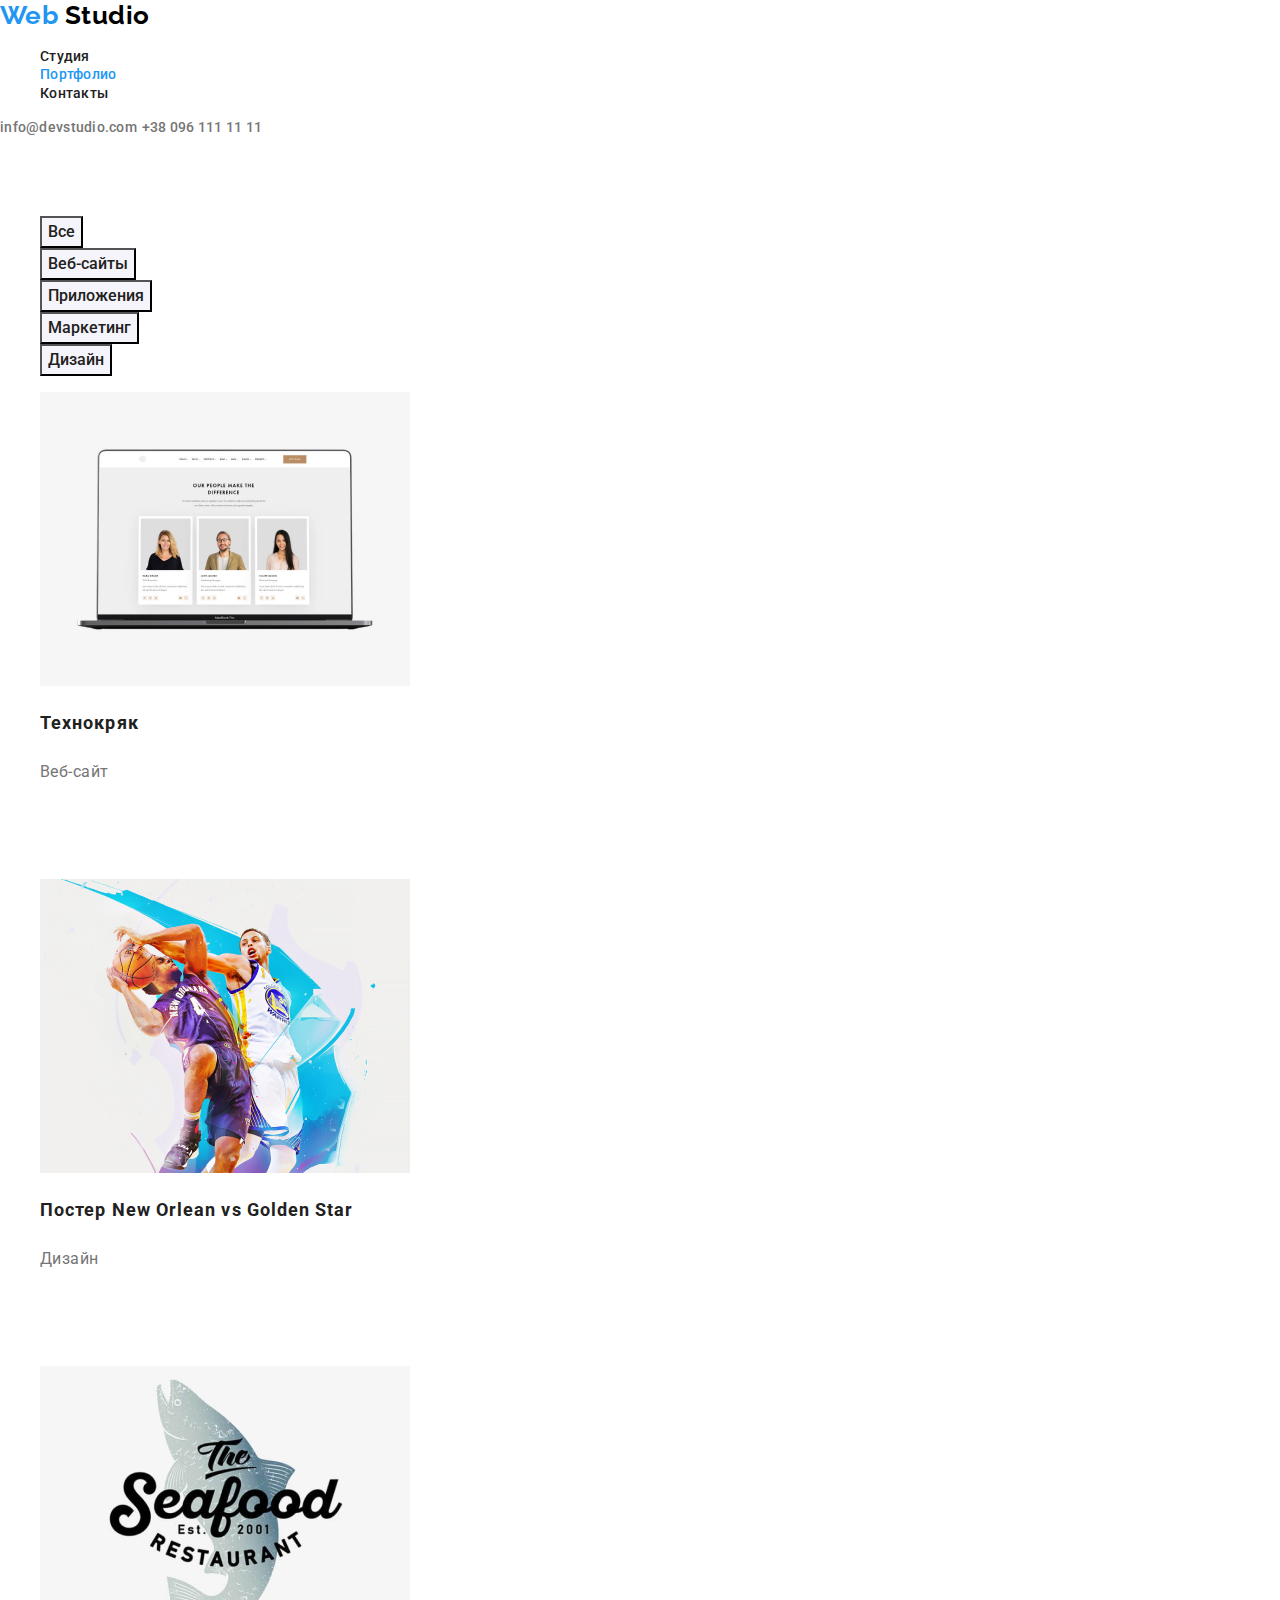
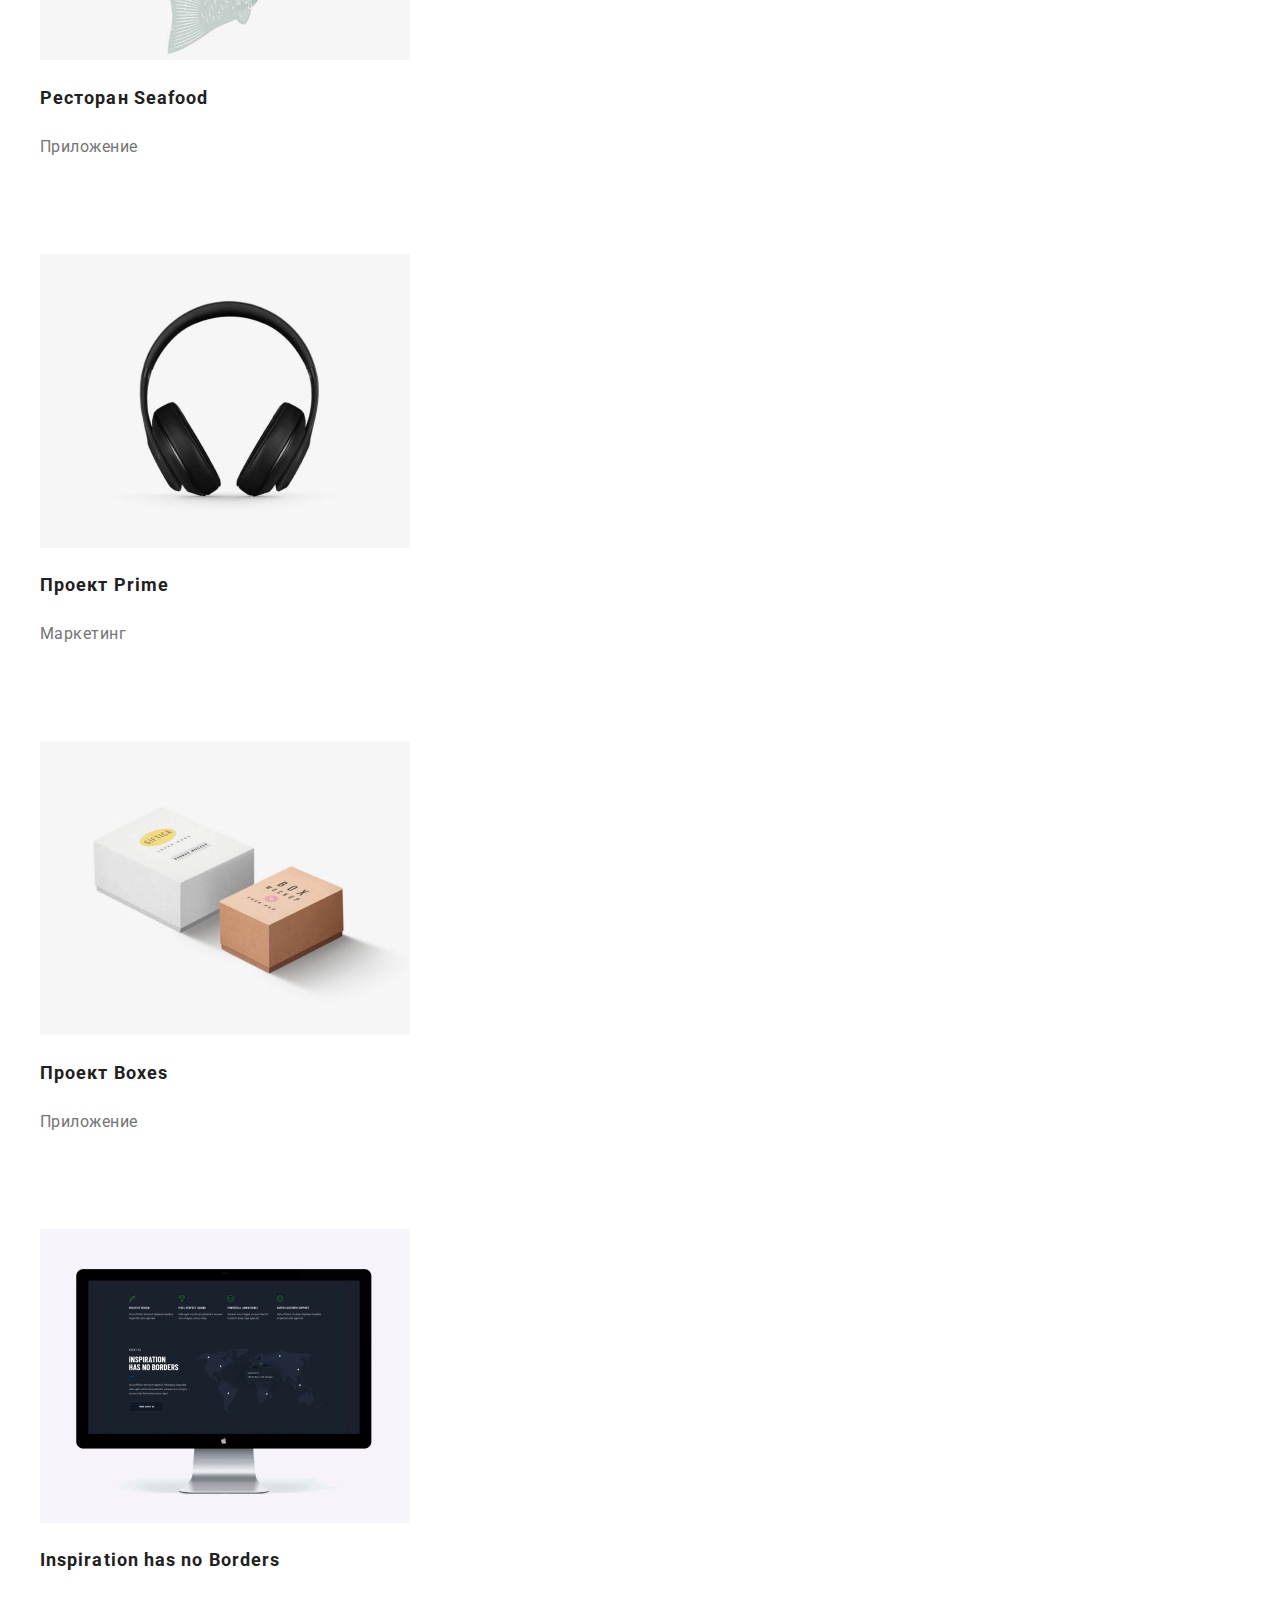
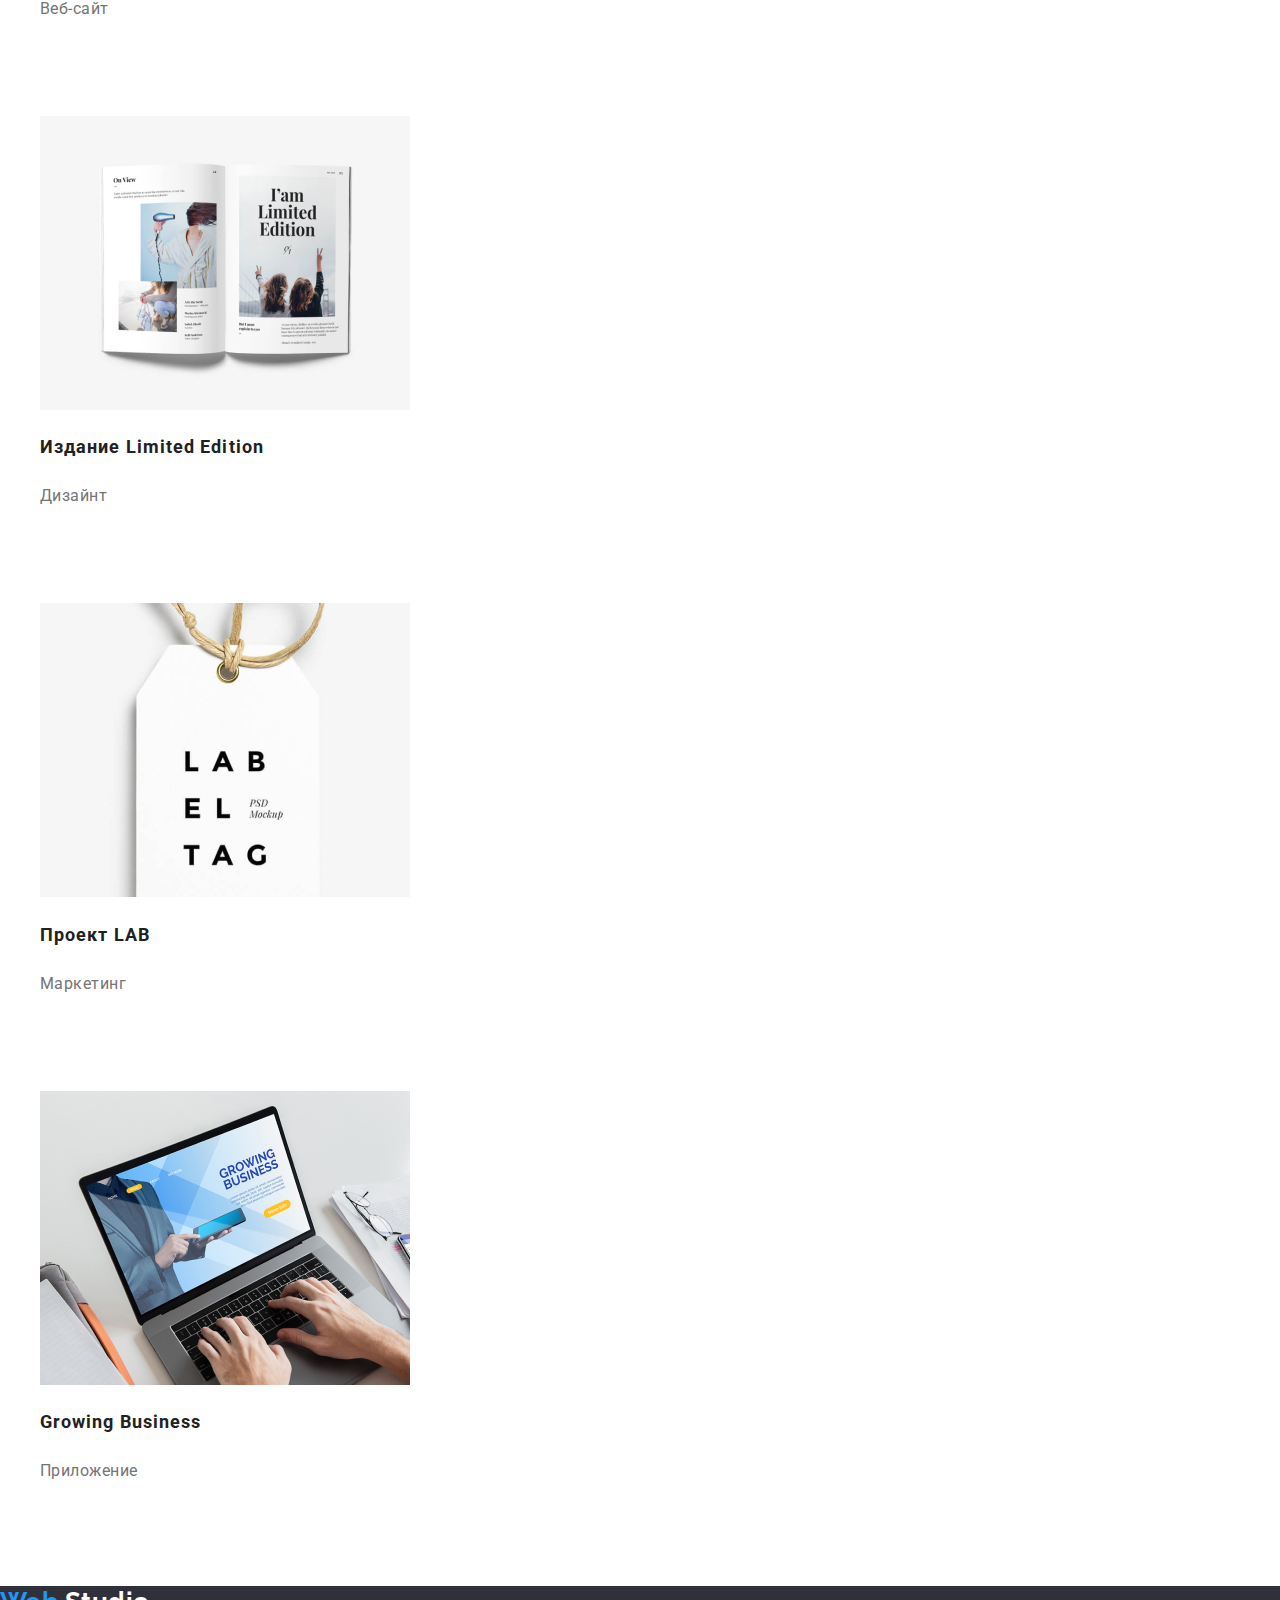
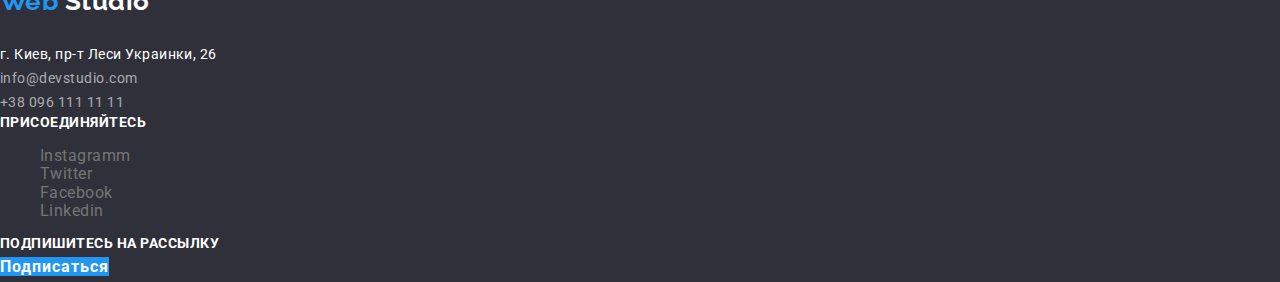
==== portfolio.html @ b268329c "Добавляет файлы второго ДЗ" ====
<!DOCTYPE html>
<html lang="ru">
  <head>
    <meta charset="UTF-8" />
    <meta name="viewport" content="width=device-width, initial-scale=1.0" />
    <title>Web Studio</title>
    <link
      href="https://fonts.googleapis.com/css2?family=Raleway:wght@700&family=Roboto:wght@400;500;700;900&display=swap"
      rel="stylesheet"
    />
    <link rel="stylesheet" href="./css/normalize.css" />
    <link rel="stylesheet" href="./css/main.css" />
  </head>

  <body>
    <!-- Header -->
    <header>
      <nav>
        <a href="./index.html" class="logo">
          <span class="logo-blue">Web</span> Studio
        </a>

        <!-- Navigation -->
        <ul class="site-nav list">
          <li><a href="./index.html" class="link">Студия</a></li>
          <li><a href="./portfolio.html" class="link current">Портфолио</a></li>
          <li><a href="/" class="link">Контакты</a></li>
        </ul>
      </nav>
      <a href="mailto:info@devstudio.com" class="contact-nav"
        >info@devstudio.com</a
      >
      <a href="tel:+380961111111" class="contact-nav">+38 096 111 11 11</a>
    </header>

    <!-- Projects -->
    <main>
      <section class="projects">
        <h1 class="ghost">Наши проекты</h1>
        <ul class="filter">
          <li><button type="button" class="press">Все</button></li>
          <li>
            <button type="button" class="press">Веб-сайты</button>
          </li>
          <li>
            <button type="button" class="press">Приложения</button>
          </li>
          <li>
            <button type="button" class="press">Маркетинг</button>
          </li>
          <li>
            <button type="button" class="press">Дизайн</button>
          </li>
        </ul>
        <ul class="projects-list">
          <li>
            <a href=""
              ><img
                src="./images/website.jpg"
                alt="Изображение старницы веб-сайта"
                width="370"
              />
              <h2 class="projects-title">Технокряк</h2>
              <p class="projects-text">Веб-сайт</p>
              <p class="projects-slogan">
                Технокряк это современная площадка распространения коронавируса.
                Компании используют эту платформу для цифрового шпионажа и атак
                на защищённые сервера конкурентов.
              </p>
            </a>
          </li>

          <li>
            <a href=""
              ><img
                src="./images/basketball.jpg"
                alt="Изображение баскетболистов"
                width="370"
              />
              <h2 class="projects-title">Постер New Orlean vs Golden Star</h2>
              <p class="projects-text">Дизайн</p>
              <p class="projects-slogan">
                Технокряк это современная площадка распространения коронавируса.
                Компании используют эту платформу для цифрового шпионажа и атак
                на защищённые сервера конкурентов.
              </p>
            </a>
          </li>

          <li>
            <a href=""
              ><img
                src="./images/seafood.jpg"
                alt="Логотип ресторана"
                width="370"
              />
              <h2 class="projects-title">Ресторан Seafood</h2>
              <p class="projects-text">Приложение</p>
              <p class="projects-slogan">
                Технокряк это современная площадка распространения коронавируса.
                Компании используют эту платформу для цифрового шпионажа и атак
                на защищённые сервера конкурентов.
              </p>
            </a>
          </li>

          <li>
            <a href=""
              ><img
                src="./images/prime.jpg"
                alt="Изображение наушников"
                width="370"
              />
              <h2 class="projects-title">Проект Prime</h2>
              <p class="projects-text">Маркетинг</p>
              <p class="projects-slogan">
                Технокряк это современная площадка распространения коронавируса.
                Компании используют эту платформу для цифрового шпионажа и атак
                на защищённые сервера конкурентов.
              </p>
            </a>
          </li>

          <li>
            <a href=""
              ><img
                src="./images/boxes.jpg"
                alt="Изображение двух коробок"
                width="370"
              />
              <h2 class="projects-title">Проект Boxes</h2>
              <p class="projects-text">Приложение</p>
              <p class="projects-slogan">
                Технокряк это современная площадка распространения коронавируса.
                Компании используют эту платформу для цифрового шпионажа и атак
                на защищённые сервера конкурентов.
              </p>
            </a>
          </li>

          <li>
            <a href=""
              ><img
                src="./images/website2.jpg"
                alt="Изображение старницы веб-сайта"
                width="370"
              />
              <h2 class="projects-title">Inspiration has no Borders</h2>
              <p class="projects-text">Веб-сайт</p>
              <p class="projects-slogan">
                Технокряк это современная площадка распространения коронавируса.
                Компании используют эту платформу для цифрового шпионажа и атак
                на защищённые сервера конкурентов.
              </p>
            </a>
          </li>

          <li>
            <a href=""
              ><img
                src="./images/book.jpg"
                alt="Изображение развернутой книги"
                width="370"
              />
              <h2 class="projects-title">Издание Limited Edition</h2>
              <p class="projects-text">Дизайнт</p>
              <p class="projects-slogan">
                Технокряк это современная площадка распространения коронавируса.
                Компании используют эту платформу для цифрового шпионажа и атак
                на защищённые сервера конкурентов.
              </p>
            </a>
          </li>

          <li>
            <a href=""
              ><img
                src="./images/lab.jpg"
                alt="Изображение макета логотипа"
                width="370"
              />
              <h2 class="projects-title">Проект LAB</h2>
              <p class="projects-text">Маркетинг</p>
              <p class="projects-slogan">
                Технокряк это современная площадка распространения коронавируса.
                Компании используют эту платформу для цифрового шпионажа и атак
                на защищённые сервера конкурентов.
              </p>
            </a>
          </li>

          <li>
            <a href=""
              ><img
                src="./images/business.jpg"
                alt="Изображение страницы веб-сайта"
                width="370"
              />
              <h2 class="projects-title">Growing Business</h2>
              <p class="projects-text">Приложение</p>
              <p class="projects-slogan">
                Технокряк это современная площадка распространения коронавируса.
                Компании используют эту платформу для цифрового шпионажа и атак
                на защищённые сервера конкурентов.
              </p>
            </a>
          </li>
        </ul>
      </section>
    </main>

    <!-- Footer -->
    <footer>
      <p class="logo">
        <span class="logo-blue">Web</span>
        <span class="logo-white">Studio</span>
      </p>
      <div class="address">
        <span class="adress-title">г. Киев, пр-т Леси Украинки, 26</span><br />
        <a href="mailto:info@devstudio.com" class="contact"
          >info@devstudio.com</a
        >
        <br />
        <a href="tel:+380961111111" class="contact">+38 096 111 11 11</a>
      </div>

      <div class="text-footer">Присоединяйтесь</div>
      <ul>
        <li>
          <a href="/" class="social-link" aria-label="Ссылка на Инстаграмм"
            >Instagramm</a
          >
        </li>
        <li>
          <a href="/" class="social-link" aria-label="Ссылка на Твиттер"
            >Twitter</a
          >
        </li>
        <li>
          <a href="/" class="social-link" aria-label="Ссылка на Фейсбук"
            >Facebook</a
          >
        </li>
        <li>
          <a href="/" class="social-link" aria-label="Ссылка на Линкедин"
            >Linkedin</a
          >
        </li>
      </ul>

      <div class="text-footer">Подпишитесь на рассылку</div>
      <a href="/" class="button-footer">Подписаться</a>
    </footer>
  </body>
</html>
---- css/main.css ----
:root {
  --primary-text-color: #212121;
  --title-text-color: #757575;
  --title-white-color: #ffffff;
  --accent: #2196f3;
  --footer-text-color: rgba(255, 255, 255, 0.6);
  --secondary-bg-color: #f5f4fa;
  --footer-bg-color: #2f303a;
}

ul {
  list-style: none;
}

body {
  background-color: var(--title-white-color);
  color: var(--primary-text-color);
  font-family: Roboto, sans-serif;
  letter-spacing: 0.03em;
}

a {
  text-decoration: none;
}

.ghost {
  visibility: hidden;
}

/* logo */
.logo {
  color: #000000;
  font-family: Raleway, sans-serif;
  font-weight: 700;
  font-size: 26px;
  line-height: 1.19;
}

.logo-blue {
  color: var(--accent);
}
.logo-white {
  color: var(--title-white-color);
}

/* Site nav */
.site-nav .link {
  color: var(--primary-text-color);
  font-weight: 500;
  font-size: 14px;
  line-height: 1.14;
  letter-spacing: 0.02em;
}

.site-nav .link:hover,
.site-nav .link:focus {
  color: var(--accent);
}
.site-nav .link.current {
  color: var(--accent);
}

.contact-nav {
  color: var(--title-text-color);
  font-weight: 500;
  font-size: 14px;
  line-height: 1.14;
  letter-spacing: 0.02em;
}

.contact-nav:hover,
.contact-nav:focus {
  color: var(--accent);
}

/* Hero */
.hero {
  background-color: var(--title-text-color);
}
.hero-title {
  color: var(--title-white-color);
  font-weight: 900;
  font-size: 44px;
  line-height: 1.36;
  text-align: center;
  letter-spacing: 0.06em;
  text-transform: uppercase;
}
.button-hero {
  background-color: var(--accent);
  color: var(--title-white-color);
  font-weight: 700;
  font-size: 16px;
  line-height: 1.87;
  letter-spacing: 0.06em;
}
/* Functions */
.functions-list {
  color: var(--primary-text-color);
  font-weight: 700;
  font-size: 14px;
  line-height: 1.14;
  text-transform: uppercase;
}
.functions-text {
  color: var(--title-text-color);
  font-size: 14px;
  line-height: 1.71;
}

/* Work */
.work {
  background-color: var(--title-text-color);
}
.work-title {
  color: var(--primary-text-color);
  font-weight: 700;
  font-size: 36px;
  line-height: 1.17;
  text-align: center;
}
.work-list-white {
  color: var(--title-white-color);
  font-weight: 700;
  font-size: 14px;
  line-height: 1.14;
  text-transform: uppercase;
}

/* Team */
.team {
  background-color: var(--secondary-bg-color);
}
.team-title {
  color: var(--primary-text-color);
  font-weight: 700;
  font-size: 36px;
  line-height: 1.17;
  text-align: center;
}
.team-list {
  color: var(--primary-text-color);
  font-weight: 500;
  font-size: 16px;
  line-height: 1.19;
}
.team-text {
  color: var(--title-text-color);
  font-size: 16px;
  line-height: 1.19;
}
.social-link {
  color: var(--title-text-color);
}
.social-link:hover,
.social-link:focus {
  color: var(--accent);
}
/* Clients */
.clients-title {
  color: var(--primary-text-color);
  font-weight: 700;
  font-size: 36px;
  line-height: 1.17;
  text-align: center;
}

/* Footer */
footer {
  background-color: var(--footer-bg-color);
}
.adress-title {
  color: var(--title-white-color);
  font-size: 14px;
  line-height: 1.71;
}
.contact {
  color: var(--footer-text-color);
  font-size: 14px;
  line-height: 1.71;
}
.text-footer {
  color: var(--title-white-color);
  font-weight: 700;
  font-size: 14px;
  line-height: 1.14;
  text-transform: uppercase;
}
.button-footer {
  background-color: var(--accent);
  color: var(--title-white-color);
  font-weight: 700;
  font-size: 16px;
  line-height: 1.87;
  letter-spacing: 0.06em;
}

/* Portfolio styles */
/* Radio buttons */
button {
  font-family: inherit;
  font-weight: 500;
  font-size: 16px;
  line-height: 1.62;
  text-align: center;
}
.filter .press {
  color: var(--primary-text-color);
  background-color: var(--secondary-bg-color);
}
.filter .press:hover,
.filter .press:focus {
  color: var(--title-white-color);
  background-color: var(--accent);
}
/* Projects */
.projects-title {
  color: var(--primary-text-color);
  font-weight: 700;
  font-size: 18px;
  line-height: 2;
  letter-spacing: 0.06em;
}
.projects-text {
  color: var(--title-text-color);
  font-size: 16px;
  line-height: 1.87;
}
.projects-slogan {
  color: var(--title-white-color);
  font-size: 18px;
  line-height: 1.56;
}
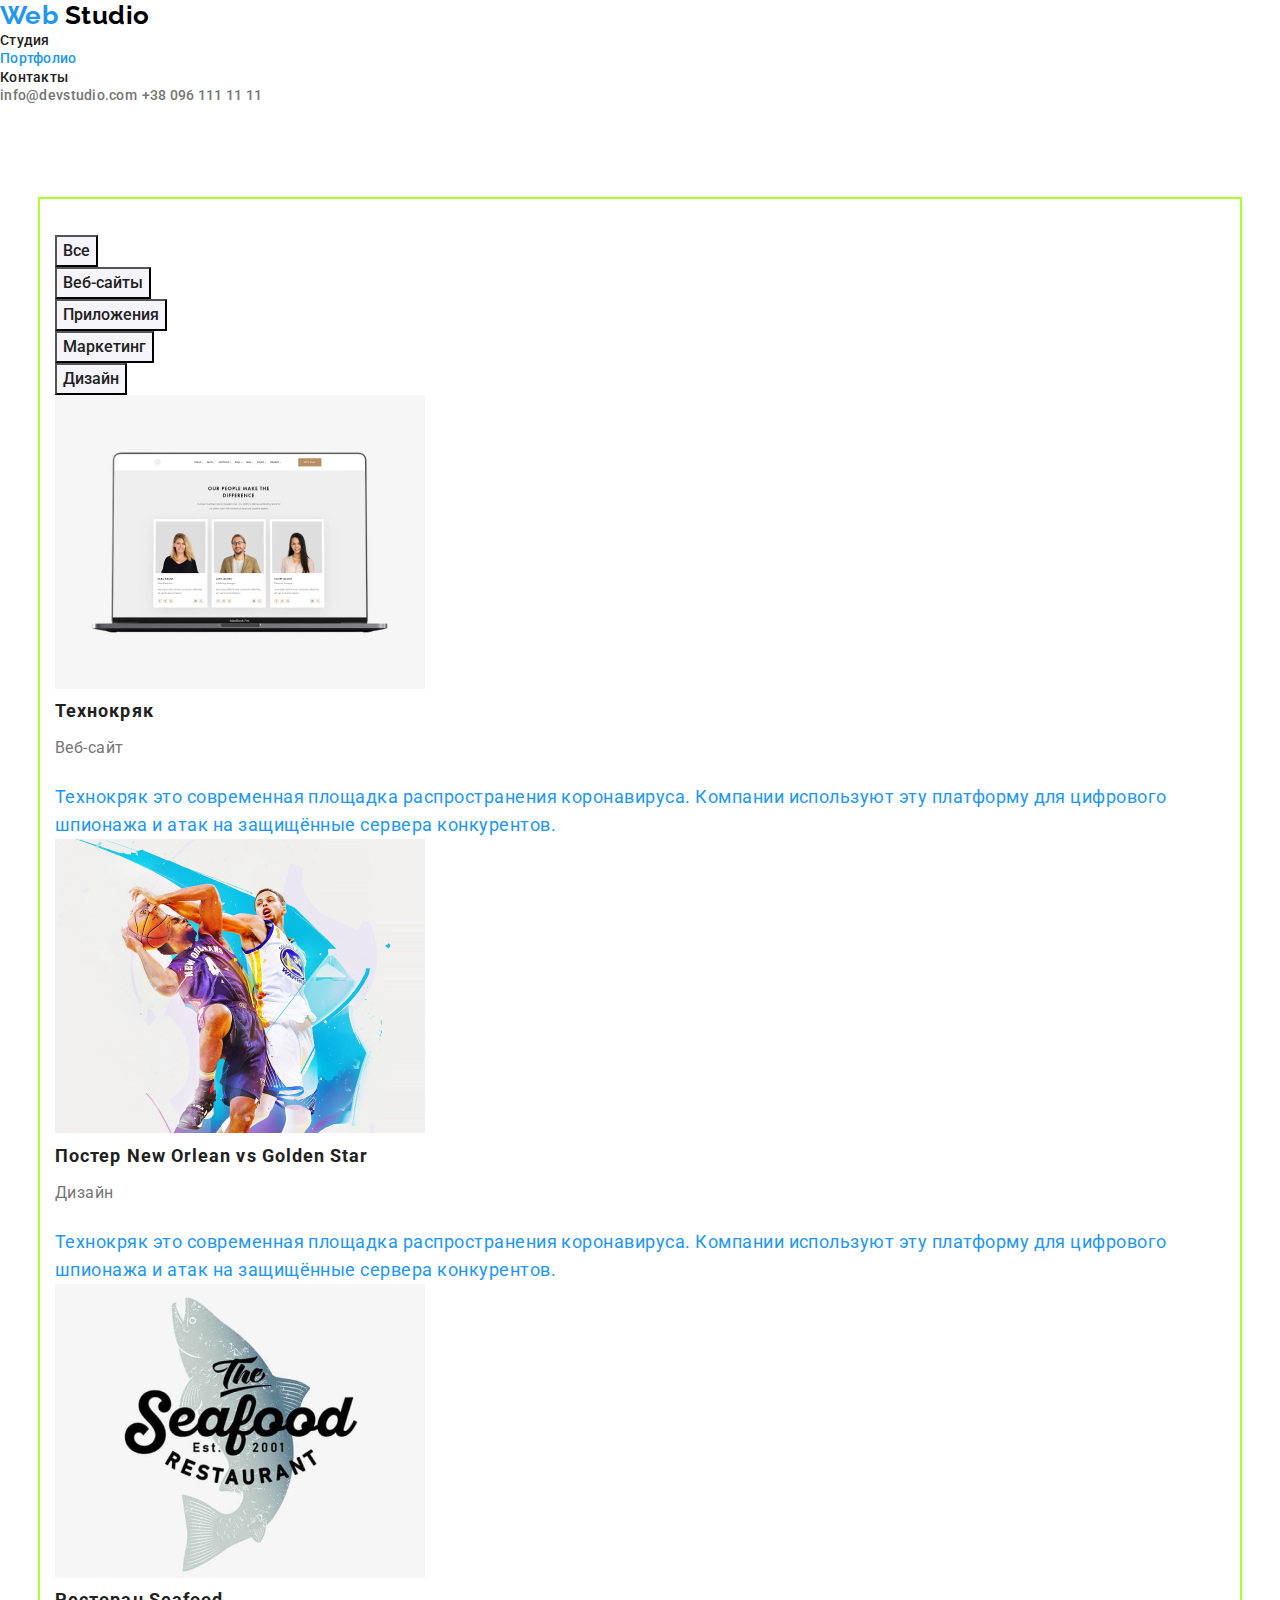
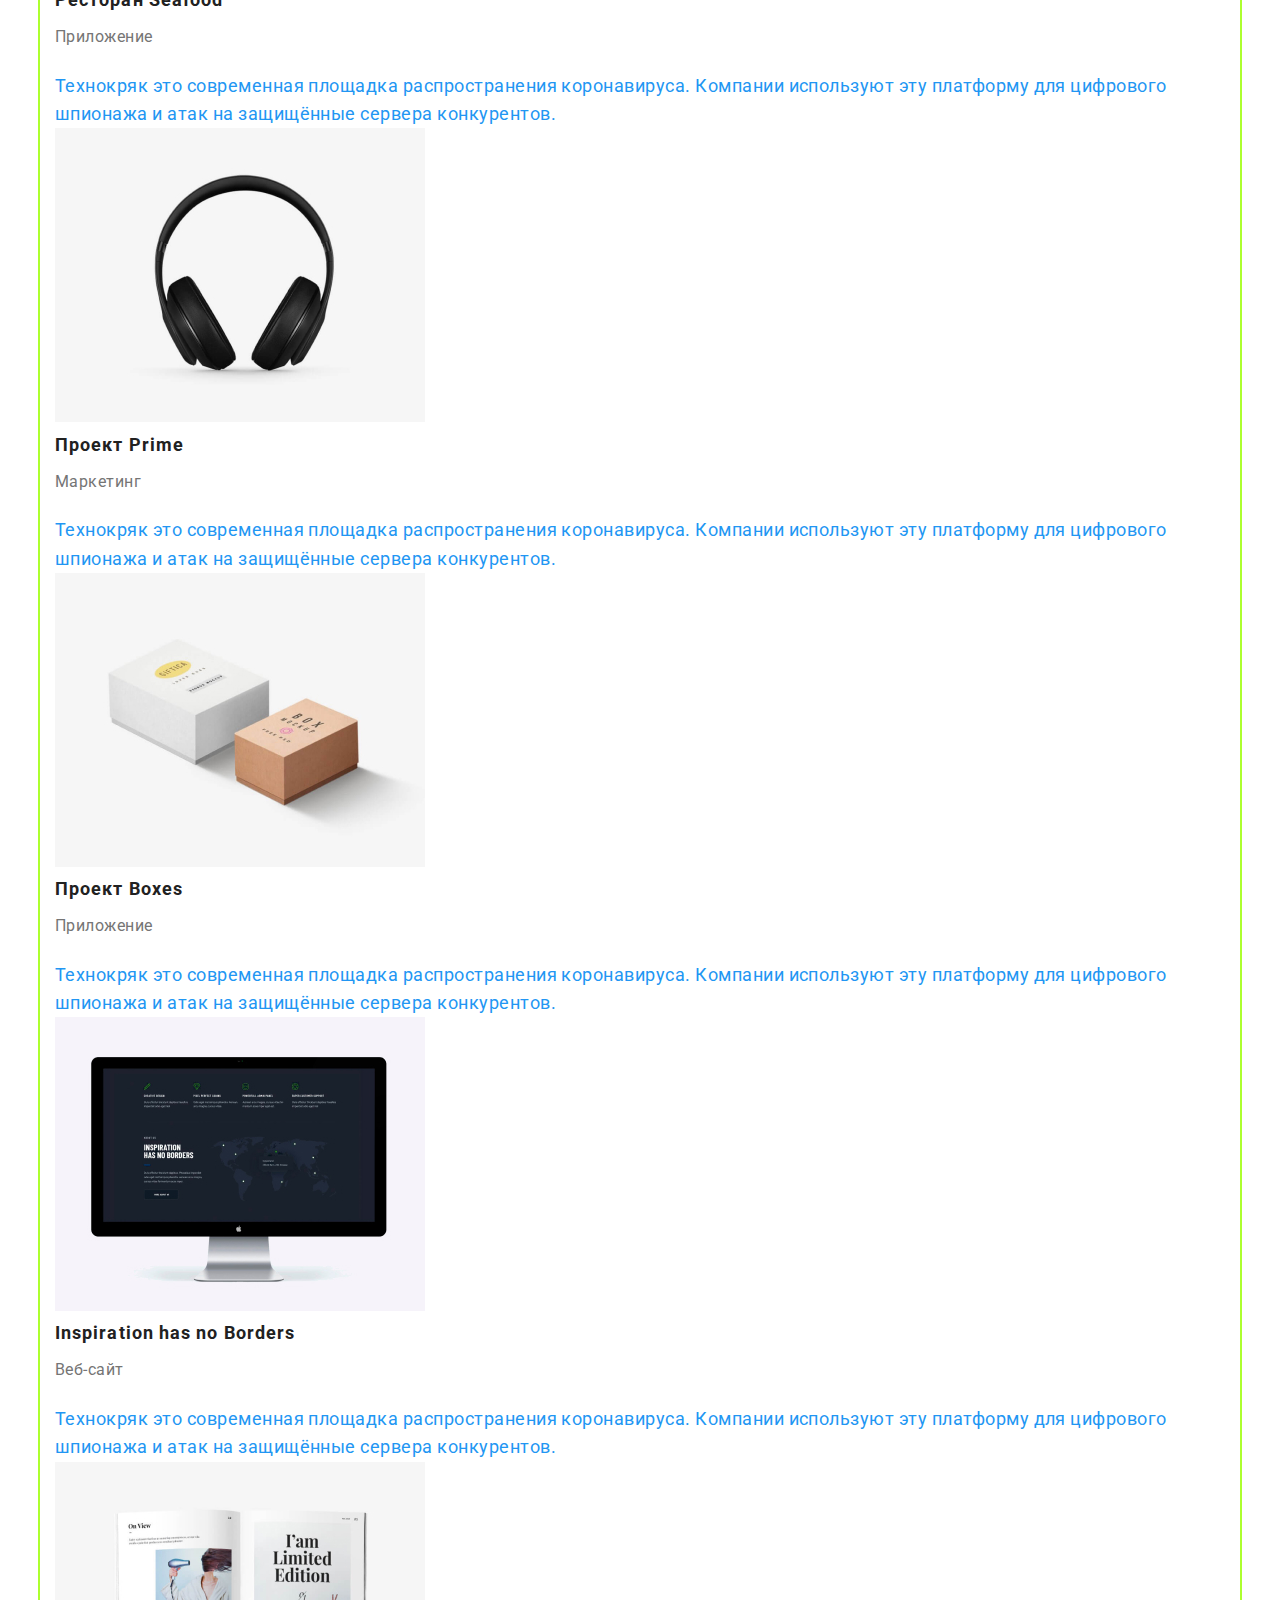
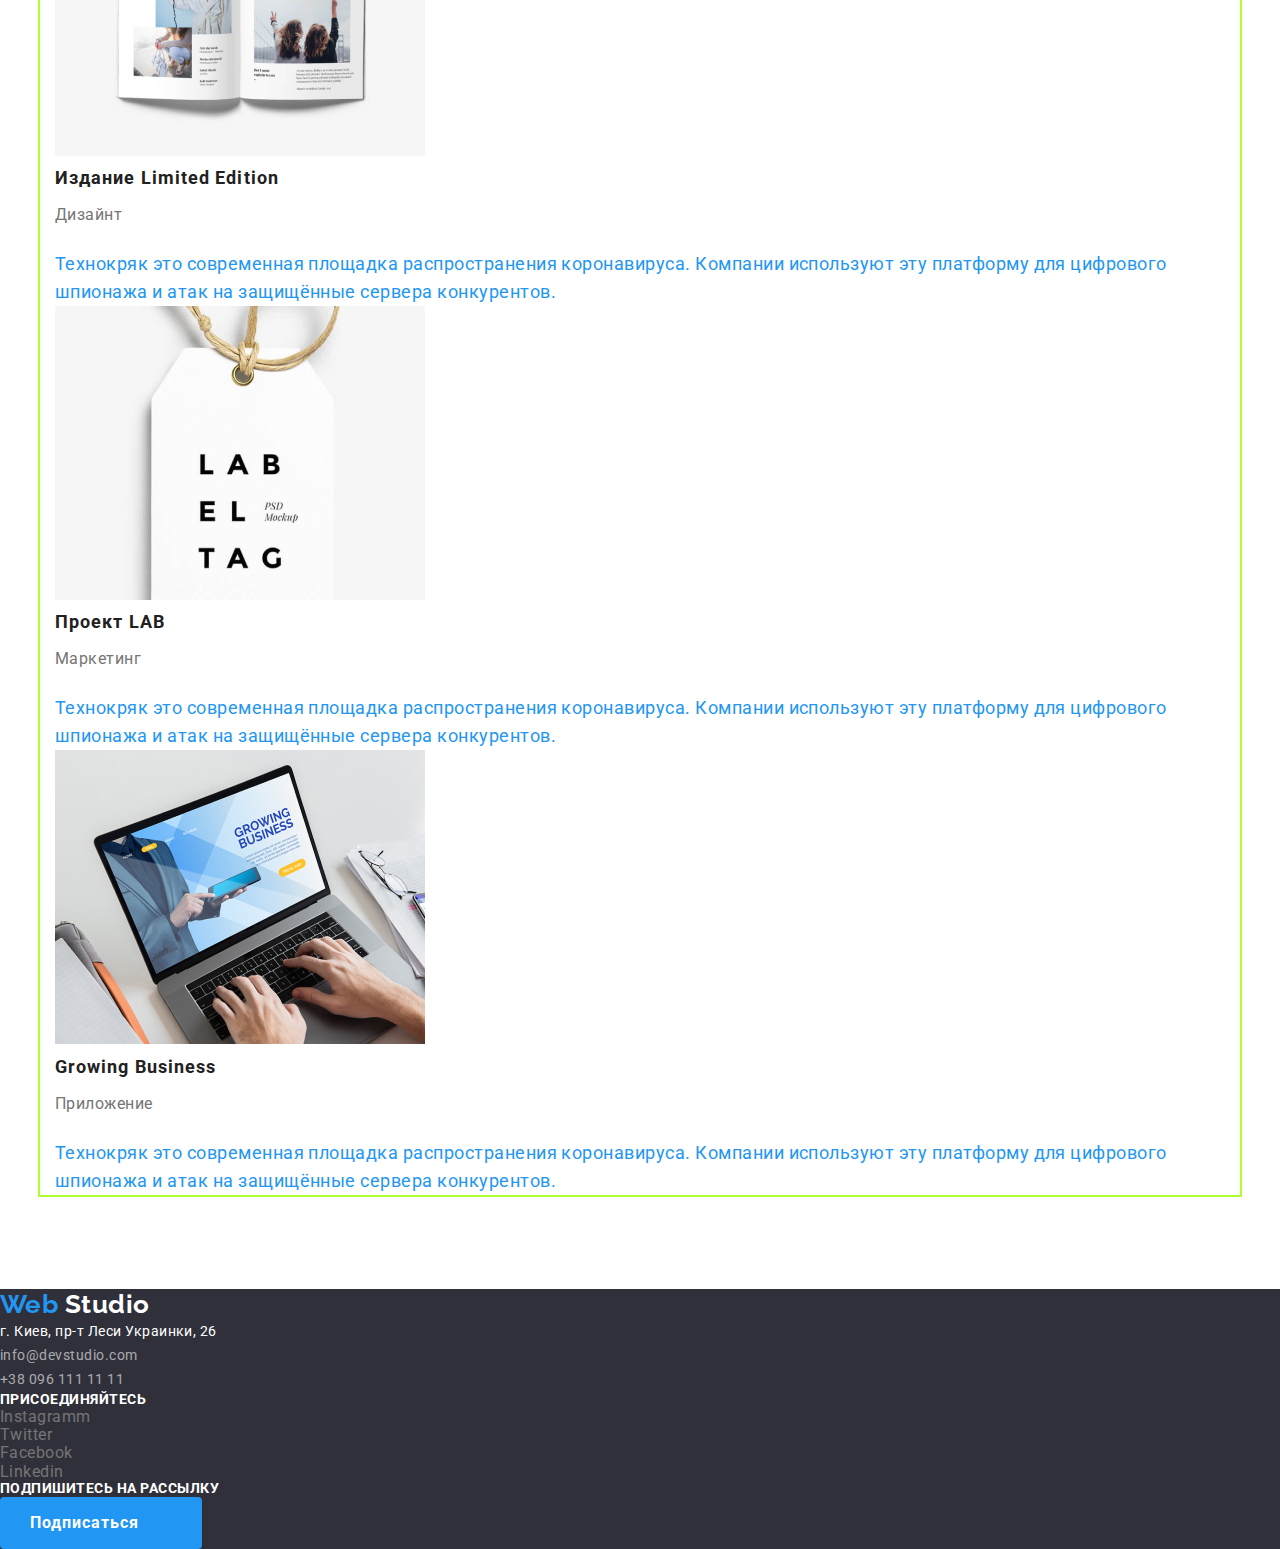
==== commit 8a2fd78b: "Добавляет позиционирование текста" ====
--- a/portfolio.html
+++ b/portfolio.html
@@ -13,6 +13,8 @@
   </head>
 
   <body>
+    <!-- <div class="container"> -->
+
     <!-- Header -->
     <header>
       <nav>
@@ -36,176 +38,178 @@
     <!-- Projects -->
     <main>
       <section class="projects">
-        <h1 class="ghost">Наши проекты</h1>
-        <ul class="filter">
-          <li><button type="button" class="press">Все</button></li>
-          <li>
-            <button type="button" class="press">Веб-сайты</button>
-          </li>
-          <li>
-            <button type="button" class="press">Приложения</button>
-          </li>
-          <li>
-            <button type="button" class="press">Маркетинг</button>
-          </li>
-          <li>
-            <button type="button" class="press">Дизайн</button>
-          </li>
-        </ul>
-        <ul class="projects-list">
-          <li>
-            <a href=""
-              ><img
-                src="./images/website.jpg"
-                alt="Изображение старницы веб-сайта"
-                width="370"
-              />
-              <h2 class="projects-title">Технокряк</h2>
-              <p class="projects-text">Веб-сайт</p>
-              <p class="projects-slogan">
-                Технокряк это современная площадка распространения коронавируса.
-                Компании используют эту платформу для цифрового шпионажа и атак
-                на защищённые сервера конкурентов.
-              </p>
-            </a>
-          </li>
-
-          <li>
-            <a href=""
-              ><img
-                src="./images/basketball.jpg"
-                alt="Изображение баскетболистов"
-                width="370"
-              />
-              <h2 class="projects-title">Постер New Orlean vs Golden Star</h2>
-              <p class="projects-text">Дизайн</p>
-              <p class="projects-slogan">
-                Технокряк это современная площадка распространения коронавируса.
-                Компании используют эту платформу для цифрового шпионажа и атак
-                на защищённые сервера конкурентов.
-              </p>
-            </a>
-          </li>
-
-          <li>
-            <a href=""
-              ><img
-                src="./images/seafood.jpg"
-                alt="Логотип ресторана"
-                width="370"
-              />
-              <h2 class="projects-title">Ресторан Seafood</h2>
-              <p class="projects-text">Приложение</p>
-              <p class="projects-slogan">
-                Технокряк это современная площадка распространения коронавируса.
-                Компании используют эту платформу для цифрового шпионажа и атак
-                на защищённые сервера конкурентов.
-              </p>
-            </a>
-          </li>
-
-          <li>
-            <a href=""
-              ><img
-                src="./images/prime.jpg"
-                alt="Изображение наушников"
-                width="370"
-              />
-              <h2 class="projects-title">Проект Prime</h2>
-              <p class="projects-text">Маркетинг</p>
-              <p class="projects-slogan">
-                Технокряк это современная площадка распространения коронавируса.
-                Компании используют эту платформу для цифрового шпионажа и атак
-                на защищённые сервера конкурентов.
-              </p>
-            </a>
-          </li>
-
-          <li>
-            <a href=""
-              ><img
-                src="./images/boxes.jpg"
-                alt="Изображение двух коробок"
-                width="370"
-              />
-              <h2 class="projects-title">Проект Boxes</h2>
-              <p class="projects-text">Приложение</p>
-              <p class="projects-slogan">
-                Технокряк это современная площадка распространения коронавируса.
-                Компании используют эту платформу для цифрового шпионажа и атак
-                на защищённые сервера конкурентов.
-              </p>
-            </a>
-          </li>
-
-          <li>
-            <a href=""
-              ><img
-                src="./images/website2.jpg"
-                alt="Изображение старницы веб-сайта"
-                width="370"
-              />
-              <h2 class="projects-title">Inspiration has no Borders</h2>
-              <p class="projects-text">Веб-сайт</p>
-              <p class="projects-slogan">
-                Технокряк это современная площадка распространения коронавируса.
-                Компании используют эту платформу для цифрового шпионажа и атак
-                на защищённые сервера конкурентов.
-              </p>
-            </a>
-          </li>
-
-          <li>
-            <a href=""
-              ><img
-                src="./images/book.jpg"
-                alt="Изображение развернутой книги"
-                width="370"
-              />
-              <h2 class="projects-title">Издание Limited Edition</h2>
-              <p class="projects-text">Дизайнт</p>
-              <p class="projects-slogan">
-                Технокряк это современная площадка распространения коронавируса.
-                Компании используют эту платформу для цифрового шпионажа и атак
-                на защищённые сервера конкурентов.
-              </p>
-            </a>
-          </li>
-
-          <li>
-            <a href=""
-              ><img
-                src="./images/lab.jpg"
-                alt="Изображение макета логотипа"
-                width="370"
-              />
-              <h2 class="projects-title">Проект LAB</h2>
-              <p class="projects-text">Маркетинг</p>
-              <p class="projects-slogan">
-                Технокряк это современная площадка распространения коронавируса.
-                Компании используют эту платформу для цифрового шпионажа и атак
-                на защищённые сервера конкурентов.
-              </p>
-            </a>
-          </li>
-
-          <li>
-            <a href=""
-              ><img
-                src="./images/business.jpg"
-                alt="Изображение страницы веб-сайта"
-                width="370"
-              />
-              <h2 class="projects-title">Growing Business</h2>
-              <p class="projects-text">Приложение</p>
-              <p class="projects-slogan">
-                Технокряк это современная площадка распространения коронавируса.
-                Компании используют эту платформу для цифрового шпионажа и атак
-                на защищённые сервера конкурентов.
-              </p>
-            </a>
-          </li>
-        </ul>
+        <div class="container">
+          <h1 class="ghost">Наши проекты</h1>
+          <ul class="filter">
+            <li><button type="button" class="press">Все</button></li>
+            <li>
+              <button type="button" class="press">Веб-сайты</button>
+            </li>
+            <li>
+              <button type="button" class="press">Приложения</button>
+            </li>
+            <li>
+              <button type="button" class="press">Маркетинг</button>
+            </li>
+            <li>
+              <button type="button" class="press">Дизайн</button>
+            </li>
+          </ul>
+          <ul class="projects-list">
+            <li>
+              <a href=""
+                ><img
+                  src="./images/website.jpg"
+                  alt="Изображение старницы веб-сайта"
+                  width="370"
+                />
+                <h2 class="projects-title">Технокряк</h2>
+                <p class="projects-text">Веб-сайт</p>
+                <p class="projects-slogan">
+                  Технокряк это современная площадка распространения
+                  коронавируса. Компании используют эту платформу для цифрового
+                  шпионажа и атак на защищённые сервера конкурентов.
+                </p>
+              </a>
+            </li>
+
+            <li>
+              <a href=""
+                ><img
+                  src="./images/basketball.jpg"
+                  alt="Изображение баскетболистов"
+                  width="370"
+                />
+                <h2 class="projects-title">Постер New Orlean vs Golden Star</h2>
+                <p class="projects-text">Дизайн</p>
+                <p class="projects-slogan">
+                  Технокряк это современная площадка распространения
+                  коронавируса. Компании используют эту платформу для цифрового
+                  шпионажа и атак на защищённые сервера конкурентов.
+                </p>
+              </a>
+            </li>
+
+            <li>
+              <a href=""
+                ><img
+                  src="./images/seafood.jpg"
+                  alt="Логотип ресторана"
+                  width="370"
+                />
+                <h2 class="projects-title">Ресторан Seafood</h2>
+                <p class="projects-text">Приложение</p>
+                <p class="projects-slogan">
+                  Технокряк это современная площадка распространения
+                  коронавируса. Компании используют эту платформу для цифрового
+                  шпионажа и атак на защищённые сервера конкурентов.
+                </p>
+              </a>
+            </li>
+
+            <li>
+              <a href=""
+                ><img
+                  src="./images/prime.jpg"
+                  alt="Изображение наушников"
+                  width="370"
+                />
+                <h2 class="projects-title">Проект Prime</h2>
+                <p class="projects-text">Маркетинг</p>
+                <p class="projects-slogan">
+                  Технокряк это современная площадка распространения
+                  коронавируса. Компании используют эту платформу для цифрового
+                  шпионажа и атак на защищённые сервера конкурентов.
+                </p>
+              </a>
+            </li>
+
+            <li>
+              <a href=""
+                ><img
+                  src="./images/boxes.jpg"
+                  alt="Изображение двух коробок"
+                  width="370"
+                />
+                <h2 class="projects-title">Проект Boxes</h2>
+                <p class="projects-text">Приложение</p>
+                <p class="projects-slogan">
+                  Технокряк это современная площадка распространения
+                  коронавируса. Компании используют эту платформу для цифрового
+                  шпионажа и атак на защищённые сервера конкурентов.
+                </p>
+              </a>
+            </li>
+
+            <li>
+              <a href=""
+                ><img
+                  src="./images/website2.jpg"
+                  alt="Изображение старницы веб-сайта"
+                  width="370"
+                />
+                <h2 class="projects-title">Inspiration has no Borders</h2>
+                <p class="projects-text">Веб-сайт</p>
+                <p class="projects-slogan">
+                  Технокряк это современная площадка распространения
+                  коронавируса. Компании используют эту платформу для цифрового
+                  шпионажа и атак на защищённые сервера конкурентов.
+                </p>
+              </a>
+            </li>
+
+            <li>
+              <a href=""
+                ><img
+                  src="./images/book.jpg"
+                  alt="Изображение развернутой книги"
+                  width="370"
+                />
+                <h2 class="projects-title">Издание Limited Edition</h2>
+                <p class="projects-text">Дизайнт</p>
+                <p class="projects-slogan">
+                  Технокряк это современная площадка распространения
+                  коронавируса. Компании используют эту платформу для цифрового
+                  шпионажа и атак на защищённые сервера конкурентов.
+                </p>
+              </a>
+            </li>
+
+            <li>
+              <a href=""
+                ><img
+                  src="./images/lab.jpg"
+                  alt="Изображение макета логотипа"
+                  width="370"
+                />
+                <h2 class="projects-title">Проект LAB</h2>
+                <p class="projects-text">Маркетинг</p>
+                <p class="projects-slogan">
+                  Технокряк это современная площадка распространения
+                  коронавируса. Компании используют эту платформу для цифрового
+                  шпионажа и атак на защищённые сервера конкурентов.
+                </p>
+              </a>
+            </li>
+
+            <li>
+              <a href=""
+                ><img
+                  src="./images/business.jpg"
+                  alt="Изображение страницы веб-сайта"
+                  width="370"
+                />
+                <h2 class="projects-title">Growing Business</h2>
+                <p class="projects-text">Приложение</p>
+                <p class="projects-slogan">
+                  Технокряк это современная площадка распространения
+                  коронавируса. Компании используют эту платформу для цифрового
+                  шпионажа и атак на защищённые сервера конкурентов.
+                </p>
+              </a>
+            </li>
+          </ul>
+        </div>
       </section>
     </main>
 
--- a/css/main.css
+++ b/css/main.css
@@ -10,9 +10,21 @@
 
 ul {
   list-style: none;
+  padding: 0;
+  margin: 0;
+}
+
+h1,
+h2,
+h3,
+h4,
+p {
+  margin-top: 0;
+  margin-bottom: 0;
 }
 
 body {
+  margin: 0px;
   background-color: var(--title-white-color);
   color: var(--primary-text-color);
   font-family: Roboto, sans-serif;
@@ -25,6 +37,15 @@
 
 .ghost {
   visibility: hidden;
+}
+
+.container {
+  margin-left: auto;
+  margin-right: auto;
+  width: 1200px;
+  padding-left: 15px;
+  padding-right: 15px;
+  outline: 2px solid greenyellow;
 }
 
 /* logo */
@@ -76,26 +97,38 @@
 /* Hero */
 .hero {
   background-color: var(--title-text-color);
-}
+  text-align: center;
+  outline: 2px solid greenyellow;
+}
+
 .hero-title {
+  margin-bottom: 30px;
   color: var(--title-white-color);
   font-weight: 900;
   font-size: 44px;
   line-height: 1.36;
-  text-align: center;
-  letter-spacing: 0.06em;
-  text-transform: uppercase;
-}
+  letter-spacing: 0.06em;
+  text-transform: uppercase;
+}
+
 .button-hero {
+  display: inline-block;
+  border: 1px solid transparent;
+  min-width: 200px;
+  margin-bottom: 200px;
+  padding: 10px 32px;
   background-color: var(--accent);
   color: var(--title-white-color);
   font-weight: 700;
   font-size: 16px;
   line-height: 1.87;
   letter-spacing: 0.06em;
+  box-shadow: 0px 4px 4px rgba(0, 0, 0, 0.15);
+  border-radius: 4px;
 }
 /* Functions */
 .functions-list {
+  margin-bottom: 10px;
   color: var(--primary-text-color);
   font-weight: 700;
   font-size: 14px;
@@ -103,6 +136,7 @@
   text-transform: uppercase;
 }
 .functions-text {
+  margin-bottom: 94px;
   color: var(--title-text-color);
   font-size: 14px;
   line-height: 1.71;
@@ -110,9 +144,11 @@
 
 /* Work */
 .work {
-  background-color: var(--title-text-color);
+  padding-top: 94px;
+  padding-bottom: 94px;
 }
 .work-title {
+  margin-bottom: 50px;
   color: var(--primary-text-color);
   font-weight: 700;
   font-size: 36px;
@@ -120,7 +156,7 @@
   text-align: center;
 }
 .work-list-white {
-  color: var(--title-white-color);
+  color: var(--accent);
   font-weight: 700;
   font-size: 14px;
   line-height: 1.14;
@@ -129,9 +165,12 @@
 
 /* Team */
 .team {
+  padding-top: 94px;
+  padding-bottom: 94px;
   background-color: var(--secondary-bg-color);
 }
 .team-title {
+  margin-bottom: 50px;
   color: var(--primary-text-color);
   font-weight: 700;
   font-size: 36px;
@@ -139,12 +178,14 @@
   text-align: center;
 }
 .team-list {
+  margin-bottom: 10px;
   color: var(--primary-text-color);
   font-weight: 500;
   font-size: 16px;
   line-height: 1.19;
 }
 .team-text {
+  margin-bottom: 16px;
   color: var(--title-text-color);
   font-size: 16px;
   line-height: 1.19;
@@ -157,7 +198,12 @@
   color: var(--accent);
 }
 /* Clients */
+.clients {
+  padding-top: 94px;
+  padding-bottom: 94px;
+}
 .clients-title {
+  margin-bottom: 50px;
   color: var(--primary-text-color);
   font-weight: 700;
   font-size: 36px;
@@ -187,12 +233,19 @@
   text-transform: uppercase;
 }
 .button-footer {
+  display: inline-block;
+  border: 1px solid transparent;
+  min-width: 200px;
+  padding: 10px 62px 10px 29px;
   background-color: var(--accent);
   color: var(--title-white-color);
   font-weight: 700;
   font-size: 16px;
   line-height: 1.87;
   letter-spacing: 0.06em;
+  text-align: center;
+  box-shadow: 0px 4px 4px rgba(0, 0, 0, 0.15);
+  border-radius: 4px;
 }
 
 /* Portfolio styles */
@@ -214,7 +267,12 @@
   background-color: var(--accent);
 }
 /* Projects */
+.projects {
+  padding-top: 94px;
+  padding-bottom: 94px;
+}
 .projects-title {
+  margin-bottom: 4px;
   color: var(--primary-text-color);
   font-weight: 700;
   font-size: 18px;
@@ -222,12 +280,13 @@
   letter-spacing: 0.06em;
 }
 .projects-text {
+  margin-bottom: 20px;
   color: var(--title-text-color);
   font-size: 16px;
   line-height: 1.87;
 }
 .projects-slogan {
-  color: var(--title-white-color);
+  color: var(--accent);
   font-size: 18px;
   line-height: 1.56;
 }
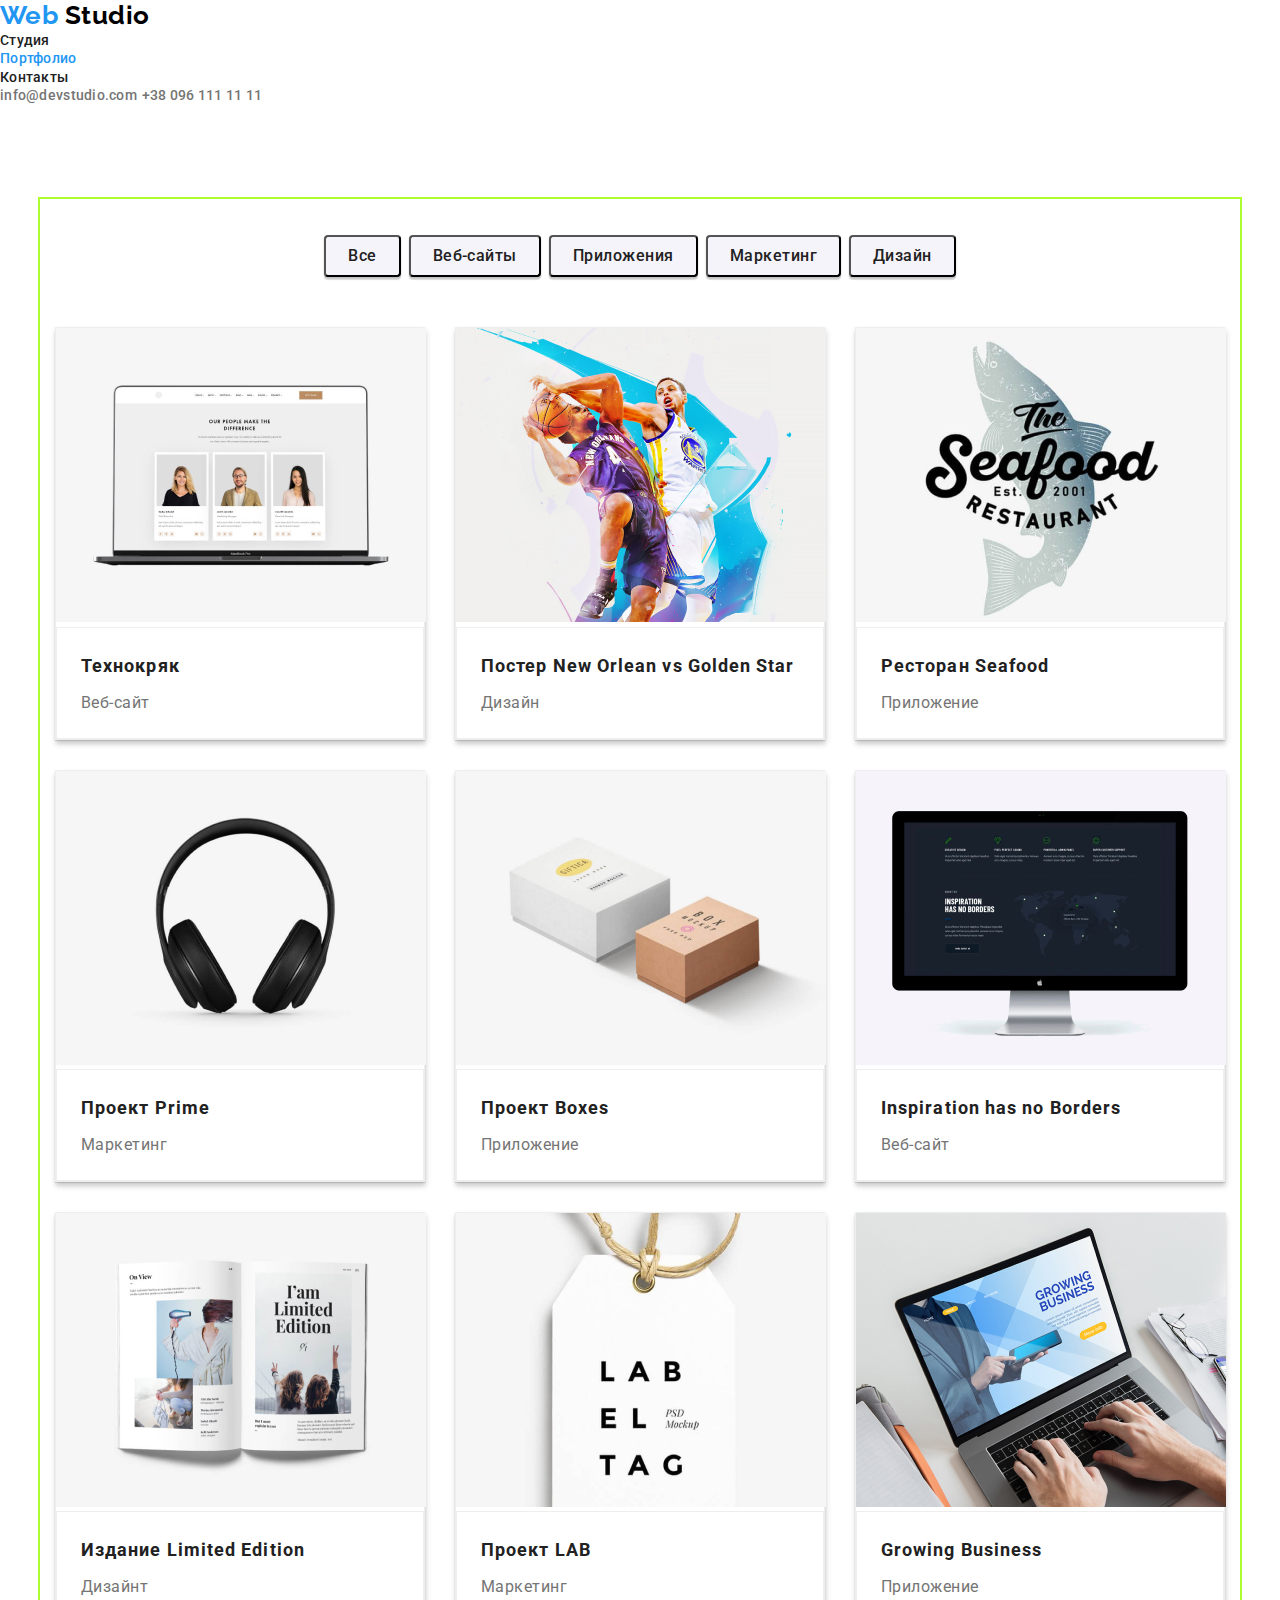
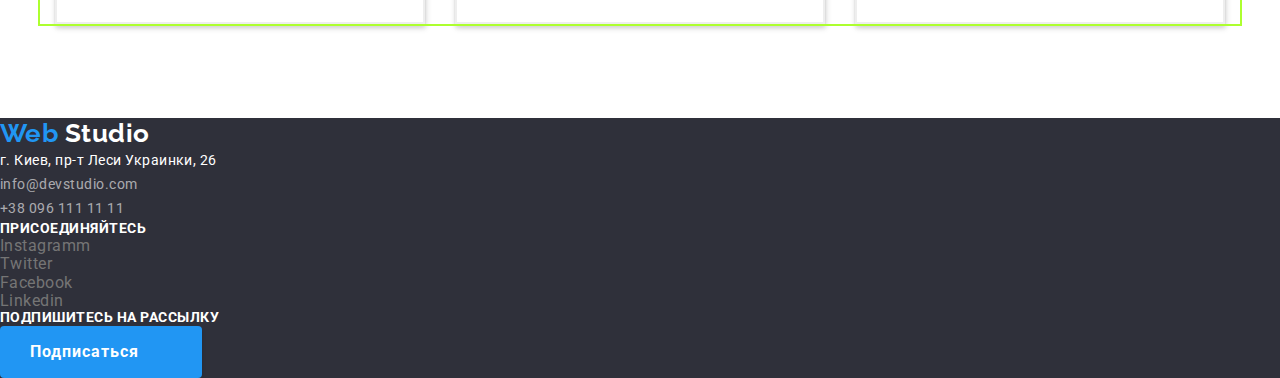
==== commit 5f1f13de: "Оформляет мэйн в портфолио" ====
--- a/portfolio.html
+++ b/portfolio.html
@@ -41,30 +41,38 @@
         <div class="container">
           <h1 class="ghost">Наши проекты</h1>
           <ul class="filter">
-            <li><button type="button" class="press">Все</button></li>
-            <li>
+            <li class="filter-item">
+              <button type="button" class="press">Все</button>
+            </li>
+            <li class="filter-item">
               <button type="button" class="press">Веб-сайты</button>
             </li>
-            <li>
+            <li class="filter-item">
               <button type="button" class="press">Приложения</button>
             </li>
-            <li>
+            <li class="filter-item">
               <button type="button" class="press">Маркетинг</button>
             </li>
-            <li>
+            <li class="filter-item">
               <button type="button" class="press">Дизайн</button>
             </li>
           </ul>
           <ul class="projects-list">
-            <li>
-              <a href=""
-                ><img
-                  src="./images/website.jpg"
-                  alt="Изображение старницы веб-сайта"
-                  width="370"
-                />
-                <h2 class="projects-title">Технокряк</h2>
-                <p class="projects-text">Веб-сайт</p>
+            <li class="projects-item">
+              <a class="projects-link" href="">
+                <div class="projects-image">
+                  <img
+                    src="./images/website.jpg"
+                    alt="Изображение баскетболистов"
+                    width="370"
+                  />
+                </div>
+                <div class="projects-info">
+                  <h2 class="projects-title">
+                    Технокряк
+                  </h2>
+                  <p class="projects-text">Веб-сайт</p>
+                </div>
                 <p class="projects-slogan">
                   Технокряк это современная площадка распространения
                   коронавируса. Компании используют эту платформу для цифрового
@@ -72,139 +80,156 @@
                 </p>
               </a>
             </li>
-
-            <li>
-              <a href=""
-                ><img
-                  src="./images/basketball.jpg"
-                  alt="Изображение баскетболистов"
-                  width="370"
-                />
-                <h2 class="projects-title">Постер New Orlean vs Golden Star</h2>
-                <p class="projects-text">Дизайн</p>
-                <p class="projects-slogan">
-                  Технокряк это современная площадка распространения
-                  коронавируса. Компании используют эту платформу для цифрового
-                  шпионажа и атак на защищённые сервера конкурентов.
-                </p>
-              </a>
-            </li>
-
-            <li>
-              <a href=""
-                ><img
-                  src="./images/seafood.jpg"
-                  alt="Логотип ресторана"
-                  width="370"
-                />
-                <h2 class="projects-title">Ресторан Seafood</h2>
-                <p class="projects-text">Приложение</p>
-                <p class="projects-slogan">
-                  Технокряк это современная площадка распространения
-                  коронавируса. Компании используют эту платформу для цифрового
-                  шпионажа и атак на защищённые сервера конкурентов.
-                </p>
-              </a>
-            </li>
-
-            <li>
-              <a href=""
-                ><img
-                  src="./images/prime.jpg"
-                  alt="Изображение наушников"
-                  width="370"
-                />
-                <h2 class="projects-title">Проект Prime</h2>
-                <p class="projects-text">Маркетинг</p>
-                <p class="projects-slogan">
-                  Технокряк это современная площадка распространения
-                  коронавируса. Компании используют эту платформу для цифрового
-                  шпионажа и атак на защищённые сервера конкурентов.
-                </p>
-              </a>
-            </li>
-
-            <li>
-              <a href=""
-                ><img
-                  src="./images/boxes.jpg"
-                  alt="Изображение двух коробок"
-                  width="370"
-                />
-                <h2 class="projects-title">Проект Boxes</h2>
-                <p class="projects-text">Приложение</p>
-                <p class="projects-slogan">
-                  Технокряк это современная площадка распространения
-                  коронавируса. Компании используют эту платформу для цифрового
-                  шпионажа и атак на защищённые сервера конкурентов.
-                </p>
-              </a>
-            </li>
-
-            <li>
-              <a href=""
-                ><img
-                  src="./images/website2.jpg"
-                  alt="Изображение старницы веб-сайта"
-                  width="370"
-                />
-                <h2 class="projects-title">Inspiration has no Borders</h2>
-                <p class="projects-text">Веб-сайт</p>
-                <p class="projects-slogan">
-                  Технокряк это современная площадка распространения
-                  коронавируса. Компании используют эту платформу для цифрового
-                  шпионажа и атак на защищённые сервера конкурентов.
-                </p>
-              </a>
-            </li>
-
-            <li>
-              <a href=""
-                ><img
-                  src="./images/book.jpg"
-                  alt="Изображение развернутой книги"
-                  width="370"
-                />
-                <h2 class="projects-title">Издание Limited Edition</h2>
-                <p class="projects-text">Дизайнт</p>
-                <p class="projects-slogan">
-                  Технокряк это современная площадка распространения
-                  коронавируса. Компании используют эту платформу для цифрового
-                  шпионажа и атак на защищённые сервера конкурентов.
-                </p>
-              </a>
-            </li>
-
-            <li>
-              <a href=""
-                ><img
-                  src="./images/lab.jpg"
-                  alt="Изображение макета логотипа"
-                  width="370"
-                />
-                <h2 class="projects-title">Проект LAB</h2>
-                <p class="projects-text">Маркетинг</p>
-                <p class="projects-slogan">
-                  Технокряк это современная площадка распространения
-                  коронавируса. Компании используют эту платформу для цифрового
-                  шпионажа и атак на защищённые сервера конкурентов.
-                </p>
-              </a>
-            </li>
-
-            <li>
-              <a href=""
-                ><img
-                  src="./images/business.jpg"
-                  alt="Изображение страницы веб-сайта"
-                  width="370"
-                />
-                <h2 class="projects-title">Growing Business</h2>
-                <p class="projects-text">Приложение</p>
-                <p class="projects-slogan">
-                  Технокряк это современная площадка распространения
-                  коронавируса. Компании используют эту платформу для цифрового
-                  шпионажа и атак на защищённые сервера конкурентов.
+            <li class="projects-item">
+              <a class="projects-link" href="">
+                <div class="projects-image">
+                  <img
+                    src="./images/basketball.jpg"
+                    alt="Изображение баскетболистов"
+                    width="370"
+                  />
+                </div>
+                <div class="projects-info">
+                  <h2 class="projects-title">
+                    Постер New Orlean vs Golden Star
+                  </h2>
+                  <p class="projects-text">Дизайн</p>
+                </div>
+                <p class="projects-slogan">
+                  Технокряк это.
+                </p>
+              </a>
+            </li>
+
+            <li class="projects-item">
+              <a class="projects-link" href=""
+                ><div class="projects-image">
+                  <img
+                    src="./images/seafood.jpg"
+                    alt="Логотип ресторана"
+                    width="370"
+                  />
+                </div>
+                <div class="projects-info">
+                  <h2 class="projects-title">Ресторан Seafood</h2>
+                  <p class="projects-text">Приложение</p>
+                </div>
+                <p class="projects-slogan">
+                  Технокряк это.
+                </p>
+              </a>
+            </li>
+
+            <li class="projects-item">
+              <a class="projects-link" href=""
+                ><div class="projects-image">
+                  <img
+                    src="./images/prime.jpg"
+                    alt="Изображение наушников"
+                    width="370"
+                  />
+                </div>
+                <div class="projects-info">
+                  <h2 class="projects-title">Проект Prime</h2>
+                  <p class="projects-text">Маркетинг</p>
+                </div>
+                <p class="projects-slogan">
+                  Технокряк это.
+                </p>
+              </a>
+            </li>
+
+            <li class="projects-item">
+              <a class="projects-link" href=""
+                ><div class="projects-image">
+                  <img
+                    src="./images/boxes.jpg"
+                    alt="Изображение двух коробок"
+                    width="370"
+                  />
+                </div>
+                <div class="projects-info">
+                  <h2 class="projects-title">Проект Boxes</h2>
+                  <p class="projects-text">Приложение</p>
+                </div>
+                <p class="projects-slogan">
+                  Технокряк это.
+                </p>
+              </a>
+            </li>
+
+            <li class="projects-item">
+              <a class="projects-link" href=""
+                ><div class="projects-image">
+                  <img
+                    src="./images/website2.jpg"
+                    alt="Изображение старницы веб-сайта"
+                    width="370"
+                  />
+                </div>
+                <div class="projects-info">
+                  <h2 class="projects-title">Inspiration has no Borders</h2>
+                  <p class="projects-text">Веб-сайт</p>
+                </div>
+                <p class="projects-slogan">
+                  Технокряк это.
+                </p>
+              </a>
+            </li>
+
+            <li class="projects-item">
+              <a class="projects-link" href=""
+                ><div class="projects-image">
+                  <img
+                    src="./images/book.jpg"
+                    alt="Изображение развернутой книги"
+                    width="370"
+                  />
+                </div>
+                <div class="projects-info">
+                  <h2 class="projects-title">Издание Limited Edition</h2>
+                  <p class="projects-text">Дизайнт</p>
+                </div>
+                <p class="projects-slogan">
+                  Технокряк это.
+                </p>
+              </a>
+            </li>
+
+            <li class="projects-item">
+              <a class="projects-link" href=""
+                ><div class="projects-image">
+                  <img
+                    src="./images/lab.jpg"
+                    alt="Изображение макета логотипа"
+                    width="370"
+                  />
+                </div>
+                <div class="projects-info">
+                  <h2 class="projects-title">Проект LAB</h2>
+                  <p class="projects-text">Маркетинг</p>
+                </div>
+                <p class="projects-slogan">
+                  Технокряк это.
+                </p>
+              </a>
+            </li>
+
+            <li class="projects-item">
+              <a class="projects-link" href=""
+                ><div class="projects-image">
+                  <img
+                    src="./images/business.jpg"
+                    alt="Изображение страницы веб-сайта"
+                    width="370"
+                  />
+                </div>
+                <div class="projects-info">
+                  <h2 class="projects-title">Growing Business</h2>
+                  <p class="projects-text">Приложение</p>
+                </div>
+                <p class="projects-slogan">
+                  Технокряк это.
                 </p>
               </a>
             </li>
--- a/css/main.css
+++ b/css/main.css
@@ -250,12 +250,32 @@
 
 /* Portfolio styles */
 /* Radio buttons */
+.filter {
+  display: flex;
+  justify-content: center;
+  text-align: center;
+  margin-bottom: 50px;
+}
+/* .filter-item {
+  min-width: 73px;
+} */
+.filter-item:not(:last-child) {
+  margin-right: 8px;
+}
 button {
+  padding: 6px 22px;
+  min-width: 73px;
+  min-height: 38px;
   font-family: inherit;
   font-weight: 500;
   font-size: 16px;
   line-height: 1.62;
-  text-align: center;
+  letter-spacing: 0.03em;
+  text-align: center;
+  box-shadow: 0px 2px 2px rgba(0, 0, 0, 0.12), 0px 1px 2px rgba(0, 0, 0, 0.08),
+    0px 3px 1px rgba(0, 0, 0, 0.1);
+  border-radius: 4px;
+  cursor: pointer;
 }
 .filter .press {
   color: var(--primary-text-color);
@@ -280,7 +300,7 @@
   letter-spacing: 0.06em;
 }
 .projects-text {
-  margin-bottom: 20px;
+  /* margin-bottom: 20px; */
   color: var(--title-text-color);
   font-size: 16px;
   line-height: 1.87;
@@ -289,4 +309,35 @@
   color: var(--accent);
   font-size: 18px;
   line-height: 1.56;
-}
+  padding: 63px 24px;
+  /* text-align: left; */
+  display: none;
+}
+.projects-item {
+  width: 370px;
+  margin-bottom: 30px;
+  margin-right: 30px;
+  border: 1px solid #eeeeee;
+  box-shadow: 1px 4px 6px rgba(0, 0, 0, 0.16), 0px 4px 4px rgba(0, 0, 0, 0.06),
+    0px 1px 1px rgba(0, 0, 0, 0.12);
+}
+.projects-item:nth-child(3n) {
+  margin-right: 0px;
+}
+.projects-item:nth-last-child(-n + 3) {
+  margin-bottom: 0px;
+}
+.projects-list {
+  display: flex;
+  flex-wrap: wrap;
+  justify-content: space-between;
+}
+/* .projects-image {
+  background-color: rgba(33, 150, 243, 0.9);
+  border-radius: 5px 5px 0px 0px;
+} */
+.projects-info {
+  border: 1px solid #eeeeee;
+  text-align: left;
+  padding: 20px 24px;
+}
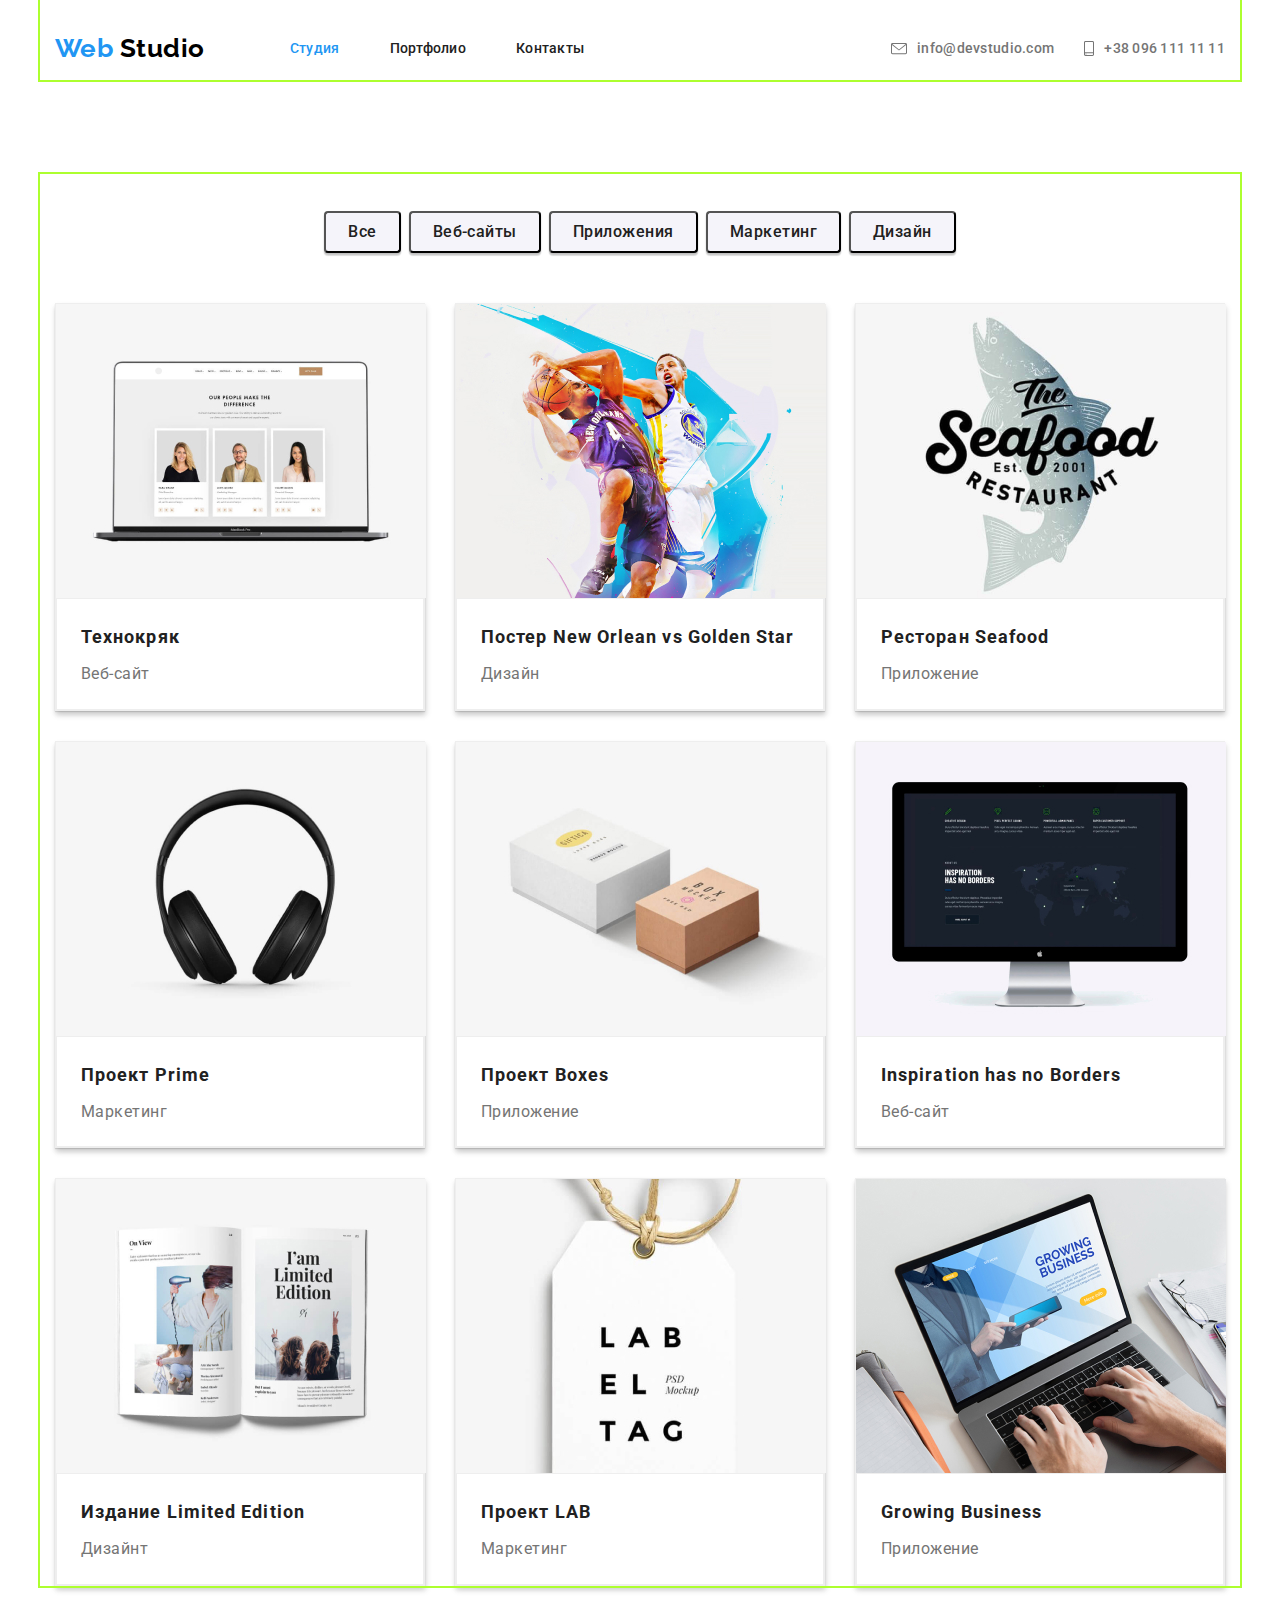
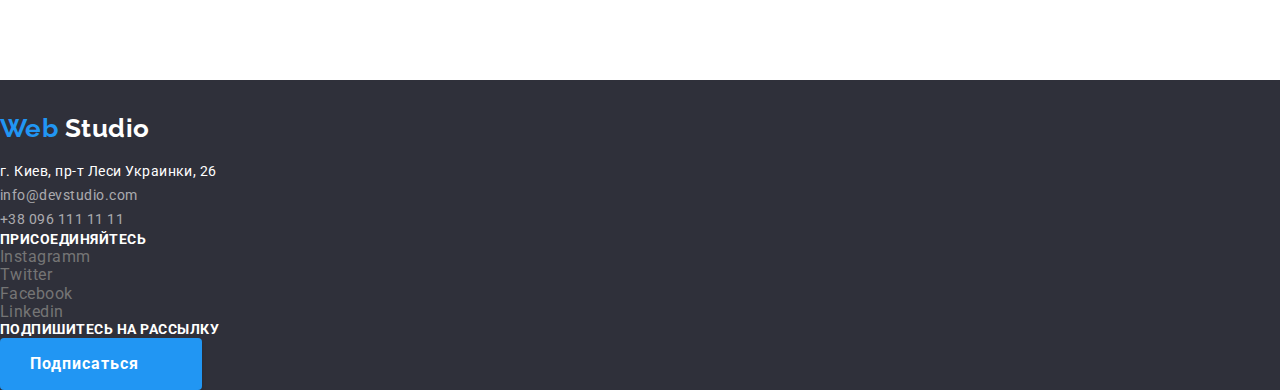
==== commit d4dd9ca5: "Оформляет хедер" ====
--- a/portfolio.html
+++ b/portfolio.html
@@ -16,23 +16,49 @@
     <!-- <div class="container"> -->
 
     <!-- Header -->
-    <header>
-      <nav>
-        <a href="./index.html" class="logo">
-          <span class="logo-blue">Web</span> Studio
-        </a>
-
-        <!-- Navigation -->
-        <ul class="site-nav list">
-          <li><a href="./index.html" class="link">Студия</a></li>
-          <li><a href="./portfolio.html" class="link current">Портфолио</a></li>
-          <li><a href="/" class="link">Контакты</a></li>
-        </ul>
-      </nav>
-      <a href="mailto:info@devstudio.com" class="contact-nav"
-        >info@devstudio.com</a
-      >
-      <a href="tel:+380961111111" class="contact-nav">+38 096 111 11 11</a>
+    <header class="page-header">
+      <div class="container main-nav">
+        <nav class="main-nav">
+          <a href="./index.html" class="logo">
+            <span class="logo-blue">Web</span> Studio
+          </a>
+
+          <!-- Navigation -->
+          <ul class="site-nav list">
+            <li class="item">
+              <a href="./index.html" class="link current">Студия</a>
+            </li>
+            <li class="item">
+              <a href="./portfolio.html" class="link">Портфолио</a>
+            </li>
+            <li class="item"><a href="/" class="link">Контакты</a></li>
+          </ul>
+        </nav>
+        <div class="contacts">
+          <ul class="contact-list">
+            <li class="item">
+              <a href="mailto:info@devstudio.com" class="contact-nav"
+                ><img
+                  src="./images/envelope.svg"
+                  class="contact-icon"
+                  alt="Иконка конверта"
+                />
+                info@devstudio.com</a
+              >
+            </li>
+            <li class="item">
+              <a href="tel:+380961111111" class="contact-nav"
+                ><img
+                  src="./images/smartphone.svg"
+                  class="contact-icon"
+                  alt="Иконка телефона"
+                />
+                +38 096 111 11 11</a
+              >
+            </li>
+          </ul>
+        </div>
+      </div>
     </header>
 
     <!-- Projects -->
--- a/css/main.css
+++ b/css/main.css
@@ -50,6 +50,8 @@
 
 /* logo */
 .logo {
+  padding-top: 33px;
+  padding-bottom: 16px;
   color: #000000;
   font-family: Raleway, sans-serif;
   font-weight: 700;
@@ -63,16 +65,31 @@
 .logo-white {
   color: var(--title-white-color);
 }
+/* Header */
+/* .page-header {} */
 
 /* Site nav */
+.main-nav {
+  display: flex;
+  align-items: center;
+}
+.site-nav {
+  display: flex;
+  margin-left: 85px;
+}
+.site-nav .item:not(:last-child) {
+  margin-right: 50px;
+}
 .site-nav .link {
+  display: block;
+  padding-top: 41px;
+  padding-bottom: 23px;
   color: var(--primary-text-color);
   font-weight: 500;
   font-size: 14px;
   line-height: 1.14;
   letter-spacing: 0.02em;
 }
-
 .site-nav .link:hover,
 .site-nav .link:focus {
   color: var(--accent);
@@ -80,15 +97,36 @@
 .site-nav .link.current {
   color: var(--accent);
 }
-
-.contact-nav {
+.contacts {
+  display: flex;
+  margin-left: auto;
+}
+.contact-list {
+  display: flex;
+
+  padding-top: 41px;
+  padding-bottom: 23px;
+}
+
+.contact-list .item + .item {
+  margin-left: 30px;
+}
+.contact-list .contact-nav {
+  display: flex;
+  align-items: center;
   color: var(--title-text-color);
   font-weight: 500;
   font-size: 14px;
   line-height: 1.14;
   letter-spacing: 0.02em;
 }
-
+.contact-icon {
+  margin-right: 10px;
+}
+.contact-icon:hover,
+.contact-icon:focus {
+  color: var(--accent);
+}
 .contact-nav:hover,
 .contact-nav:focus {
   color: var(--accent);
@@ -102,6 +140,7 @@
 }
 
 .hero-title {
+  padding-top: 200px;
   margin-bottom: 30px;
   color: var(--title-white-color);
   font-weight: 900;
@@ -287,6 +326,9 @@
   background-color: var(--accent);
 }
 /* Projects */
+.projects-list img {
+  display: block;
+}
 .projects {
   padding-top: 94px;
   padding-bottom: 94px;
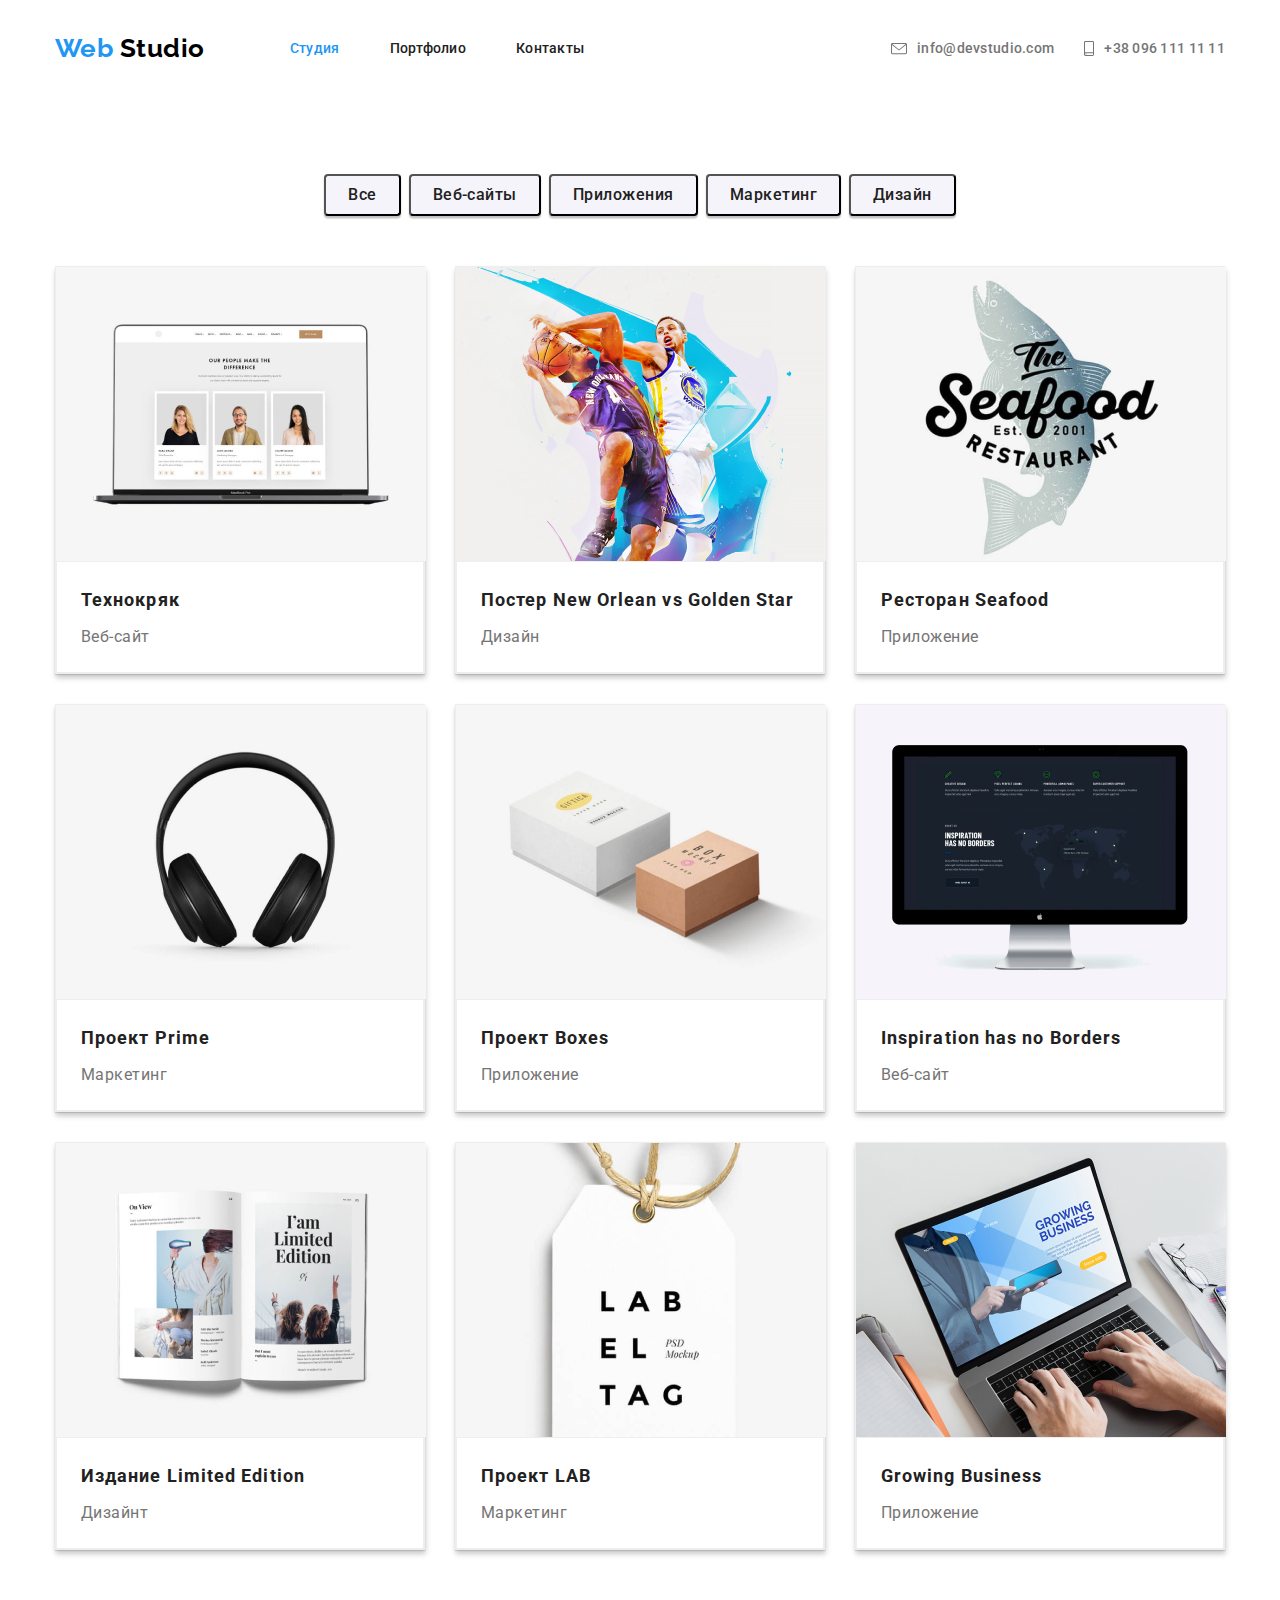
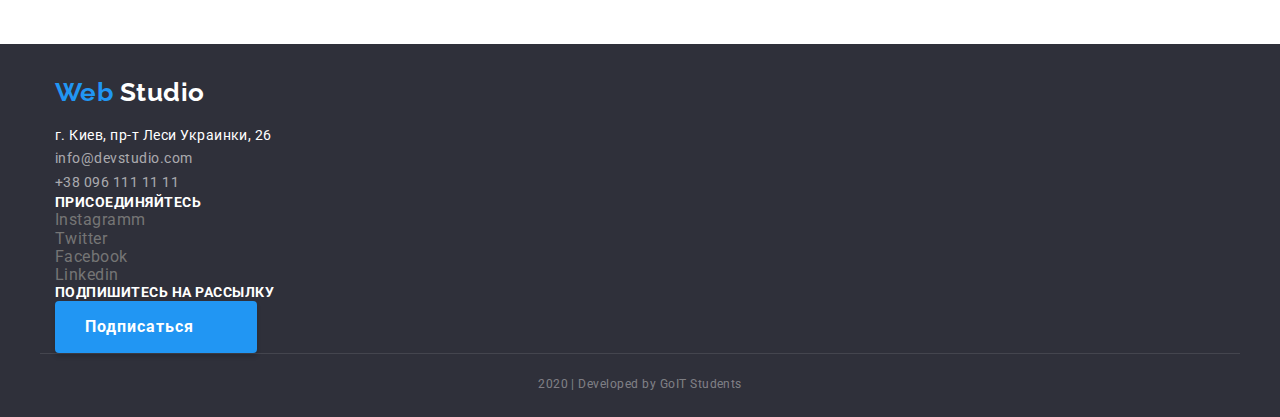
==== commit 9c1a3331: "Футер мучается" ====
--- a/portfolio.html
+++ b/portfolio.html
@@ -266,45 +266,51 @@
 
     <!-- Footer -->
     <footer>
-      <p class="logo">
-        <span class="logo-blue">Web</span>
-        <span class="logo-white">Studio</span>
-      </p>
-      <div class="address">
-        <span class="adress-title">г. Киев, пр-т Леси Украинки, 26</span><br />
-        <a href="mailto:info@devstudio.com" class="contact"
-          >info@devstudio.com</a
-        >
-        <br />
-        <a href="tel:+380961111111" class="contact">+38 096 111 11 11</a>
+      <div class="container">
+        <p class="logo">
+          <span class="logo-blue">Web</span>
+          <span class="logo-white">Studio</span>
+        </p>
+        <div class="address">
+          <span class="adress-title">г. Киев, пр-т Леси Украинки, 26</span
+          ><br />
+          <a href="mailto:info@devstudio.com" class="contact"
+            >info@devstudio.com</a
+          >
+          <br />
+          <a href="tel:+380961111111" class="contact">+38 096 111 11 11</a>
+        </div>
+
+        <div class="text-footer">Присоединяйтесь</div>
+        <ul>
+          <li>
+            <a href="/" class="social-link" aria-label="Ссылка на Инстаграмм"
+              >Instagramm</a
+            >
+          </li>
+          <li>
+            <a href="/" class="social-link" aria-label="Ссылка на Твиттер"
+              >Twitter</a
+            >
+          </li>
+          <li>
+            <a href="/" class="social-link" aria-label="Ссылка на Фейсбук"
+              >Facebook</a
+            >
+          </li>
+          <li>
+            <a href="/" class="social-link" aria-label="Ссылка на Линкедин"
+              >Linkedin</a
+            >
+          </li>
+        </ul>
+
+        <div class="text-footer">Подпишитесь на рассылку</div>
+        <a href="/" class="button-footer">Подписаться</a>
       </div>
-
-      <div class="text-footer">Присоединяйтесь</div>
-      <ul>
-        <li>
-          <a href="/" class="social-link" aria-label="Ссылка на Инстаграмм"
-            >Instagramm</a
-          >
-        </li>
-        <li>
-          <a href="/" class="social-link" aria-label="Ссылка на Твиттер"
-            >Twitter</a
-          >
-        </li>
-        <li>
-          <a href="/" class="social-link" aria-label="Ссылка на Фейсбук"
-            >Facebook</a
-          >
-        </li>
-        <li>
-          <a href="/" class="social-link" aria-label="Ссылка на Линкедин"
-            >Linkedin</a
-          >
-        </li>
-      </ul>
-
-      <div class="text-footer">Подпишитесь на рассылку</div>
-      <a href="/" class="button-footer">Подписаться</a>
+      <small class="developed container"
+        >2020 | Developed by GoIT Students</small
+      >
     </footer>
   </body>
 </html>
--- a/css/main.css
+++ b/css/main.css
@@ -36,7 +36,7 @@
 }
 
 .ghost {
-  visibility: hidden;
+  display: none;
 }
 
 .container {
@@ -45,7 +45,7 @@
   width: 1200px;
   padding-left: 15px;
   padding-right: 15px;
-  outline: 2px solid greenyellow;
+  /* outline: 2px solid greenyellow; */
 }
 
 /* logo */
@@ -136,7 +136,7 @@
 .hero {
   background-color: var(--title-text-color);
   text-align: center;
-  outline: 2px solid greenyellow;
+  /* outline: 2px solid greenyellow; */
 }
 
 .hero-title {
@@ -166,7 +166,25 @@
   border-radius: 4px;
 }
 /* Functions */
+.functions {
+  padding-top: 94px;
+}
 .functions-list {
+  display: flex;
+}
+.functions-icon {
+  background: var(--secondary-bg-color);
+  padding: 25px 100px;
+  border-radius: 4px;
+  margin-bottom: 30px;
+}
+.functions-list .item {
+  width: 270px;
+}
+.functions-list .item:not(:last-child) {
+  margin-right: 30px;
+}
+.functions-title {
   margin-bottom: 10px;
   color: var(--primary-text-color);
   font-weight: 700;
@@ -175,7 +193,6 @@
   text-transform: uppercase;
 }
 .functions-text {
-  margin-bottom: 94px;
   color: var(--title-text-color);
   font-size: 14px;
   line-height: 1.71;
@@ -186,6 +203,13 @@
   padding-top: 94px;
   padding-bottom: 94px;
 }
+.work-list {
+  display: flex;
+  justify-content: space-between;
+}
+.work-list .work-item:not(:last-child) {
+  margin-right: 30px;
+}
 .work-title {
   margin-bottom: 50px;
   color: var(--primary-text-color);
@@ -195,11 +219,15 @@
   text-align: center;
 }
 .work-list-white {
-  color: var(--accent);
+  color: var(--title-white-color);
   font-weight: 700;
   font-size: 14px;
   line-height: 1.14;
   text-transform: uppercase;
+  text-align: center;
+  padding-top: 27px;
+  padding-bottom: 27px;
+  background-color: rgba(47, 48, 58, 0.8);
 }
 
 /* Team */
@@ -208,6 +236,24 @@
   padding-bottom: 94px;
   background-color: var(--secondary-bg-color);
 }
+.team-list {
+  display: flex;
+  justify-content: space-between;
+}
+.team-list .team-item:not(:last-child) {
+  margin-right: 30px;
+}
+.team-item {
+  border-radius: 4px;
+  box-shadow: 0px 2px 1px rgba(0, 0, 0, 0.2), 0px 1px 1px rgba(0, 0, 0, 0.14),
+    0px 1px 3px rgba(0, 0, 0, 0.12);
+  overflow: hidden;
+}
+.team-item-info {
+  text-align: center;
+  padding: 30px 32px 24px;
+  background: var(--title-white-color);
+}
 .team-title {
   margin-bottom: 50px;
   color: var(--primary-text-color);
@@ -216,7 +262,7 @@
   line-height: 1.17;
   text-align: center;
 }
-.team-list {
+.team-list-item {
   margin-bottom: 10px;
   color: var(--primary-text-color);
   font-weight: 500;
@@ -241,6 +287,13 @@
   padding-top: 94px;
   padding-bottom: 94px;
 }
+.clients-list {
+  display: flex;
+  justify-content: space-between;
+}
+.clients-list .clients-item:not(:last-child) {
+  margin-right: 30px;
+}
 .clients-title {
   margin-bottom: 50px;
   color: var(--primary-text-color);
@@ -248,6 +301,15 @@
   font-size: 36px;
   line-height: 1.17;
   text-align: center;
+}
+.clients-list .clients-item {
+  display: flex;
+  align-items: center;
+  justify-content: center;
+  border: 1px solid var(--title-text-color);
+  border-radius: 4px;
+  height: 90px;
+  width: 170px;
 }
 
 /* Footer */
@@ -285,6 +347,16 @@
   text-align: center;
   box-shadow: 0px 4px 4px rgba(0, 0, 0, 0.15);
   border-radius: 4px;
+}
+.developed {
+  display: block;
+  font-size: 12px;
+  line-height: 2;
+  text-align: center;
+  color: rgba(255, 255, 255, 0.4);
+  padding-top: 18px;
+  padding-bottom: 21px;
+  border-top: 1px solid rgba(255, 255, 255, 0.1);
 }
 
 /* Portfolio styles */
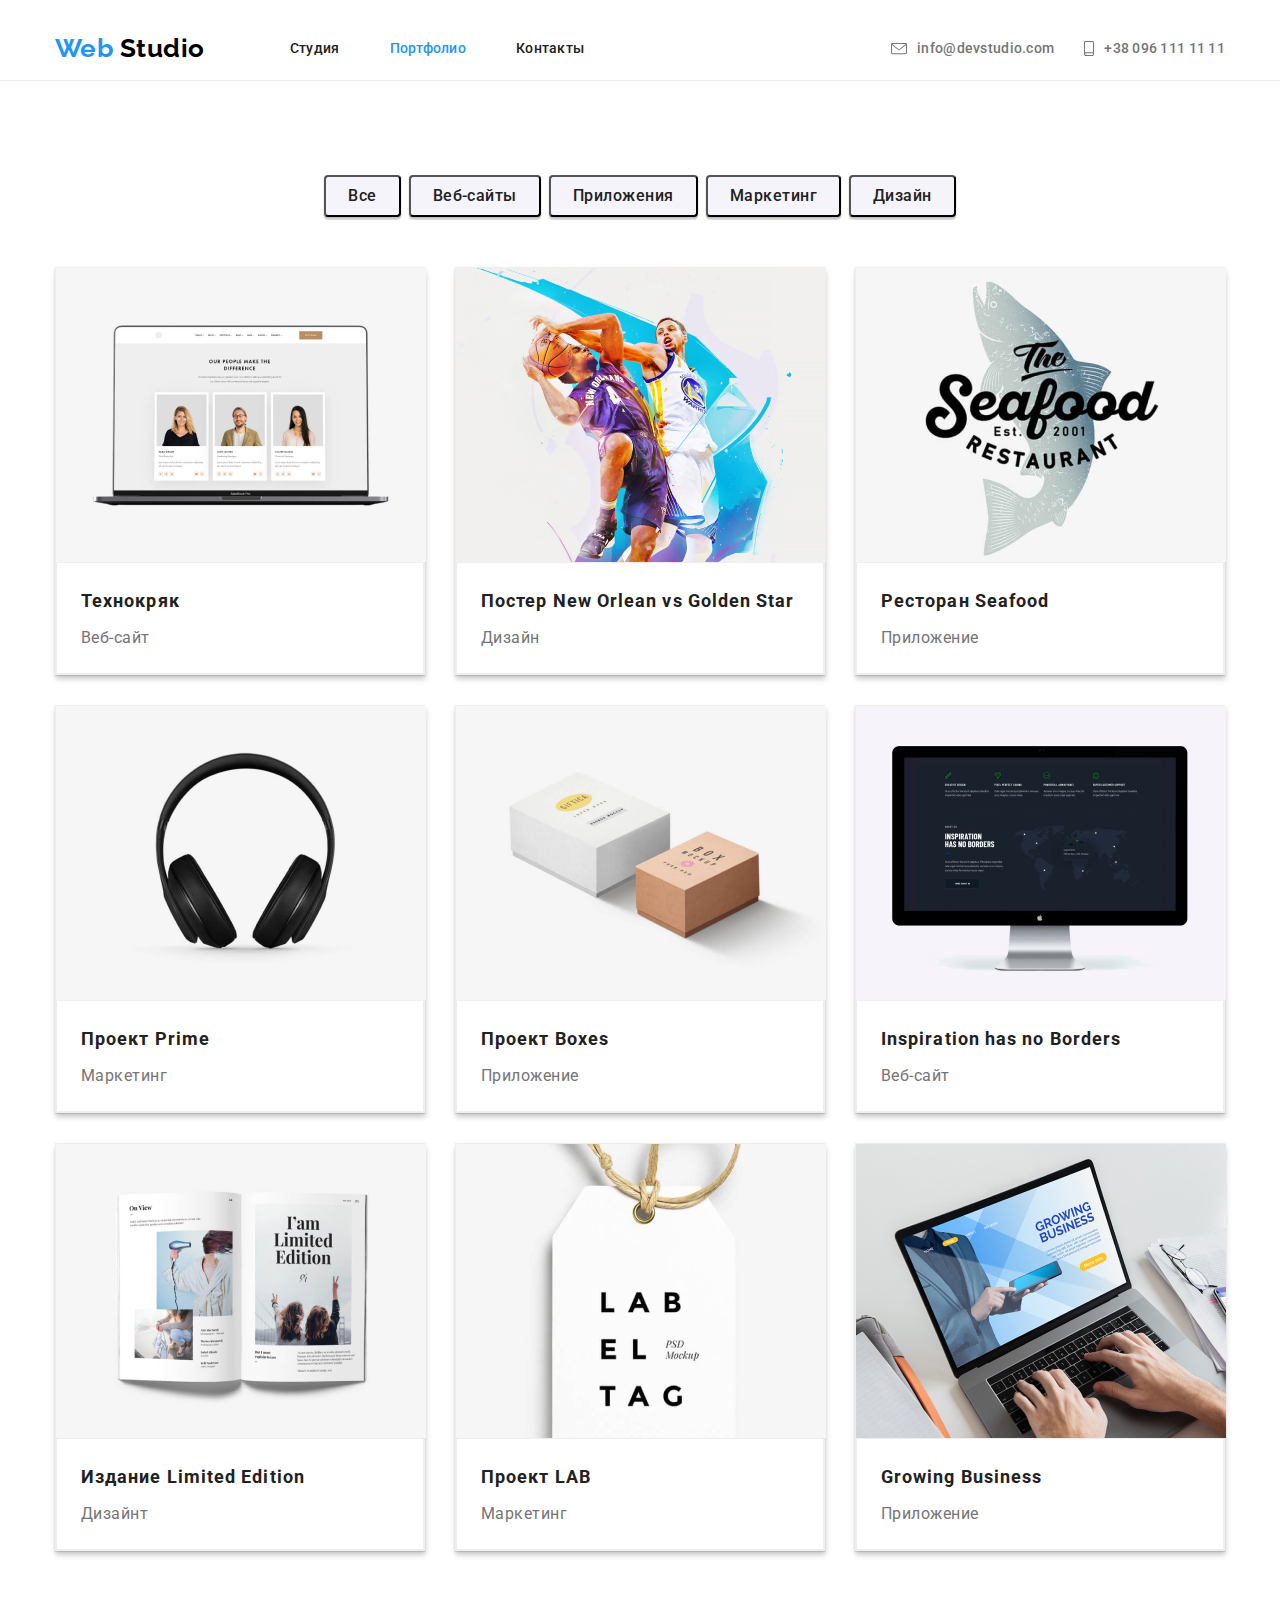
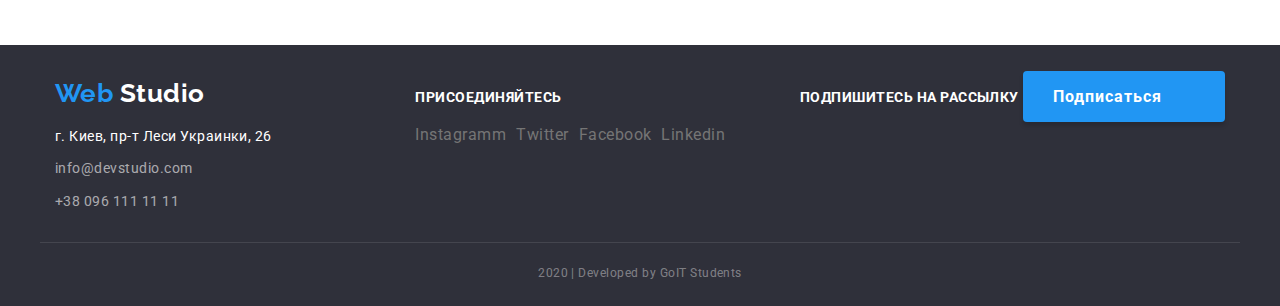
==== commit 6da1fce1: "Исправляет немного футтер" ====
--- a/portfolio.html
+++ b/portfolio.html
@@ -26,10 +26,10 @@
           <!-- Navigation -->
           <ul class="site-nav list">
             <li class="item">
-              <a href="./index.html" class="link current">Студия</a>
+              <a href="./index.html" class="link">Студия</a>
             </li>
             <li class="item">
-              <a href="./portfolio.html" class="link">Портфолио</a>
+              <a href="./portfolio.html" class="link current">Портфолио</a>
             </li>
             <li class="item"><a href="/" class="link">Контакты</a></li>
           </ul>
@@ -267,46 +267,53 @@
     <!-- Footer -->
     <footer>
       <div class="container">
-        <p class="logo">
-          <span class="logo-blue">Web</span>
-          <span class="logo-white">Studio</span>
-        </p>
-        <div class="address">
-          <span class="adress-title">г. Киев, пр-т Леси Украинки, 26</span
-          ><br />
-          <a href="mailto:info@devstudio.com" class="contact"
-            >info@devstudio.com</a
-          >
-          <br />
-          <a href="tel:+380961111111" class="contact">+38 096 111 11 11</a>
+        <div class="footer-main">
+          <div>
+            <p class="logo">
+              <span class="logo-blue">Web</span>
+              <span class="logo-white">Studio</span>
+            </p>
+            <address>
+              <span class="adress-title">г. Киев, пр-т Леси Украинки, 26</span>
+              <a href="mailto:info@devstudio.com" class="contact"
+                >info@devstudio.com</a
+              >
+              <a href="tel:+380961111111" class="contact">+38 096 111 11 11</a>
+            </address>
+          </div>
+          <div class="join">
+            <span class="text-footer">Присоединяйтесь</span>
+            <ul class="footer-list">
+              <li class="footer-item">
+                <a
+                  href="/"
+                  class="social-link"
+                  aria-label="Ссылка на Инстаграмм"
+                  >Instagramm</a
+                >
+              </li>
+              <li class="footer-item">
+                <a href="/" class="social-link" aria-label="Ссылка на Твиттер"
+                  >Twitter</a
+                >
+              </li>
+              <li class="footer-item">
+                <a href="/" class="social-link" aria-label="Ссылка на Фейсбук"
+                  >Facebook</a
+                >
+              </li>
+              <li class="footer-item">
+                <a href="/" class="social-link" aria-label="Ссылка на Линкедин"
+                  >Linkedin</a
+                >
+              </li>
+            </ul>
+          </div>
+          <div class="subscribe">
+            <span class="text-footer">Подпишитесь на рассылку</span>
+            <a href="/" class="button-footer">Подписаться</a>
+          </div>
         </div>
-
-        <div class="text-footer">Присоединяйтесь</div>
-        <ul>
-          <li>
-            <a href="/" class="social-link" aria-label="Ссылка на Инстаграмм"
-              >Instagramm</a
-            >
-          </li>
-          <li>
-            <a href="/" class="social-link" aria-label="Ссылка на Твиттер"
-              >Twitter</a
-            >
-          </li>
-          <li>
-            <a href="/" class="social-link" aria-label="Ссылка на Фейсбук"
-              >Facebook</a
-            >
-          </li>
-          <li>
-            <a href="/" class="social-link" aria-label="Ссылка на Линкедин"
-              >Linkedin</a
-            >
-          </li>
-        </ul>
-
-        <div class="text-footer">Подпишитесь на рассылку</div>
-        <a href="/" class="button-footer">Подписаться</a>
       </div>
       <small class="developed container"
         >2020 | Developed by GoIT Students</small
--- a/css/main.css
+++ b/css/main.css
@@ -69,6 +69,9 @@
 /* .page-header {} */
 
 /* Site nav */
+.page-header {
+  border-bottom: 1px solid #ececec;
+}
 .main-nav {
   display: flex;
   align-items: center;
@@ -316,18 +319,42 @@
 footer {
   background-color: var(--footer-bg-color);
 }
+
+.footer-list {
+  display: flex;
+}
+.footer-list .footer-item:not(:last-child) {
+  margin-right: 10px;
+}
+.footer-main {
+  display: flex;
+  justify-content: space-between;
+  align-items: baseline;
+}
 .adress-title {
   color: var(--title-white-color);
+  font-style: normal;
   font-size: 14px;
   line-height: 1.71;
 }
 .contact {
+  display: block;
   color: var(--footer-text-color);
+  margin-top: 9px;
+  font-style: normal;
   font-size: 14px;
   line-height: 1.71;
 }
+.contact:last-child {
+  margin-bottom: 28px;
+}
+.join {
+  display: grid;
+  margin-left: 69px;
+}
 .text-footer {
   color: var(--title-white-color);
+  margin-bottom: 20px;
   font-weight: 700;
   font-size: 14px;
   line-height: 1.14;
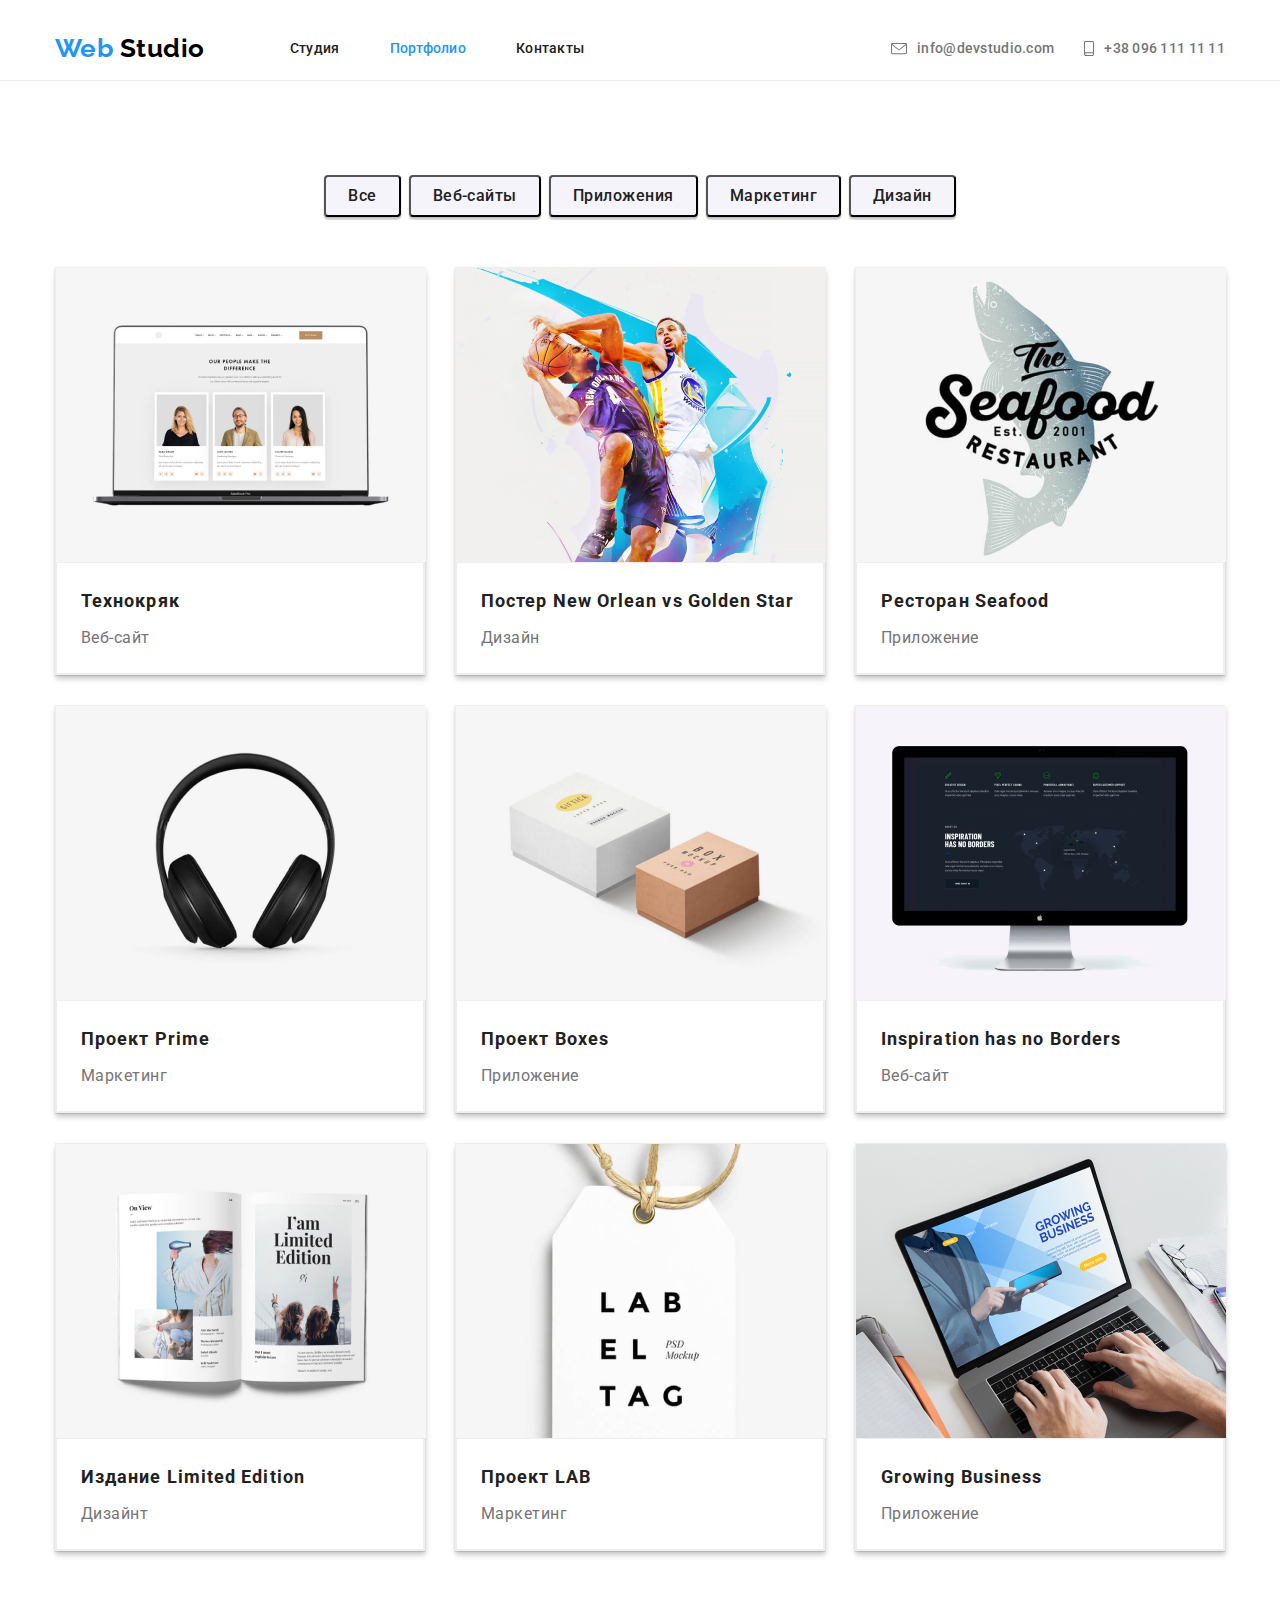
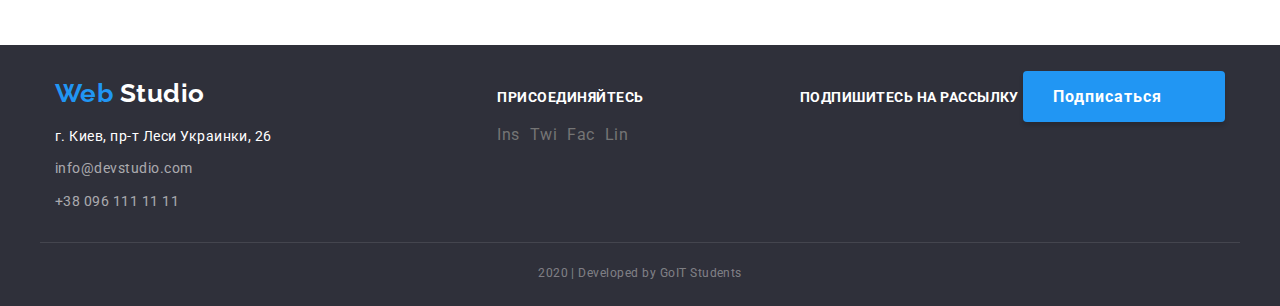
==== commit 27acc52f: "Выстраивает список соц-сетей у сотрудников в линию" ====
--- a/portfolio.html
+++ b/portfolio.html
@@ -289,22 +289,22 @@
                   href="/"
                   class="social-link"
                   aria-label="Ссылка на Инстаграмм"
-                  >Instagramm</a
+                  >Ins</a
                 >
               </li>
               <li class="footer-item">
                 <a href="/" class="social-link" aria-label="Ссылка на Твиттер"
-                  >Twitter</a
+                  >Twi</a
                 >
               </li>
               <li class="footer-item">
                 <a href="/" class="social-link" aria-label="Ссылка на Фейсбук"
-                  >Facebook</a
+                  >Fac</a
                 >
               </li>
               <li class="footer-item">
                 <a href="/" class="social-link" aria-label="Ссылка на Линкедин"
-                  >Linkedin</a
+                  >Lin</a
                 >
               </li>
             </ul>
--- a/css/main.css
+++ b/css/main.css
@@ -278,6 +278,10 @@
   font-size: 16px;
   line-height: 1.19;
 }
+.social-list {
+  display: flex;
+  justify-content: space-between;
+}
 .social-link {
   color: var(--title-text-color);
 }
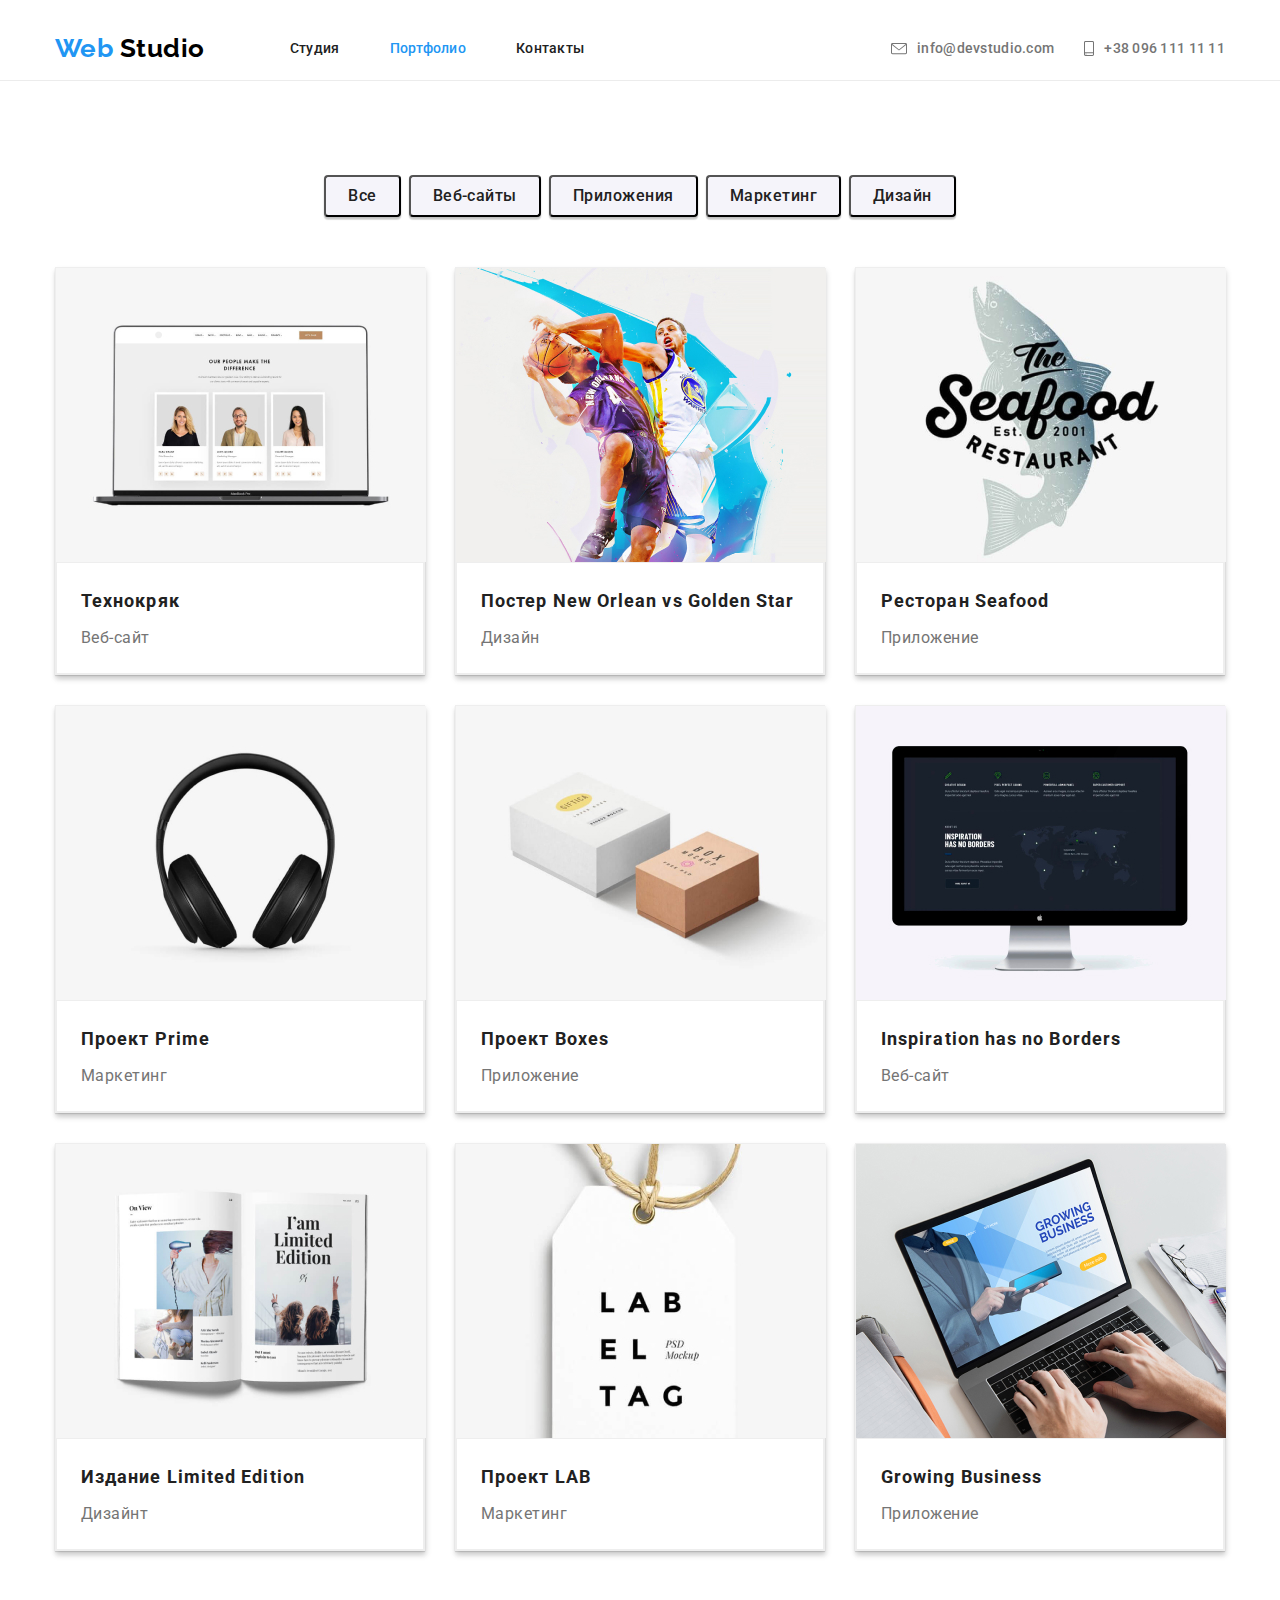
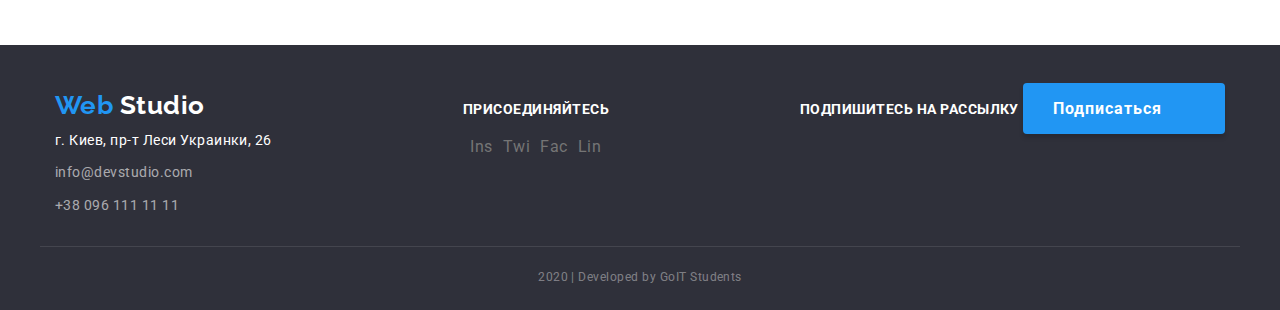
==== commit 8d4c1f1e: "Добавляет футер" ====
--- a/portfolio.html
+++ b/portfolio.html
@@ -267,9 +267,9 @@
     <!-- Footer -->
     <footer>
       <div class="container">
-        <div class="footer-main">
-          <div>
-            <p class="logo">
+        <div class="footer-page">
+          <div class="footer-main">
+            <p class="logo-footer">
               <span class="logo-blue">Web</span>
               <span class="logo-white">Studio</span>
             </p>
@@ -282,9 +282,9 @@
             </address>
           </div>
           <div class="join">
-            <span class="text-footer">Присоединяйтесь</span>
-            <ul class="footer-list">
-              <li class="footer-item">
+            <b class="join-title">Присоединяйтесь</b>
+            <ul class="join-list">
+              <li class="join-item">
                 <a
                   href="/"
                   class="social-link"
@@ -292,17 +292,17 @@
                   >Ins</a
                 >
               </li>
-              <li class="footer-item">
+              <li class="join-item">
                 <a href="/" class="social-link" aria-label="Ссылка на Твиттер"
                   >Twi</a
                 >
               </li>
-              <li class="footer-item">
+              <li class="join-item">
                 <a href="/" class="social-link" aria-label="Ссылка на Фейсбук"
                   >Fac</a
                 >
               </li>
-              <li class="footer-item">
+              <li class="join-item">
                 <a href="/" class="social-link" aria-label="Ссылка на Линкедин"
                   >Lin</a
                 >
@@ -310,14 +310,12 @@
             </ul>
           </div>
           <div class="subscribe">
-            <span class="text-footer">Подпишитесь на рассылку</span>
+            <b class="subscribe-title">Подпишитесь на рассылку</b>
             <a href="/" class="button-footer">Подписаться</a>
           </div>
         </div>
       </div>
-      <small class="developed container"
-        >2020 | Developed by GoIT Students</small
-      >
+      <p class="copyright container">2020 | Developed by GoIT Students</p>
     </footer>
   </body>
 </html>
--- a/css/main.css
+++ b/css/main.css
@@ -210,6 +210,9 @@
   display: flex;
   justify-content: space-between;
 }
+.work-list img {
+  display: block;
+}
 .work-list .work-item:not(:last-child) {
   margin-right: 30px;
 }
@@ -280,10 +283,13 @@
 }
 .social-list {
   display: flex;
-  justify-content: space-between;
+  justify-content: center;
 }
 .social-link {
   color: var(--title-text-color);
+}
+.social-list .item:not(:last-child) {
+  margin-right: 10px;
 }
 .social-link:hover,
 .social-link:focus {
@@ -323,28 +329,34 @@
 footer {
   background-color: var(--footer-bg-color);
 }
-
-.footer-list {
-  display: flex;
-}
-.footer-list .footer-item:not(:last-child) {
-  margin-right: 10px;
-}
-.footer-main {
+.logo-footer {
+  padding-top: 45px;
+  margin-bottom: 8px;
+  font-family: Raleway, sans-serif;
+  font-weight: 700;
+  font-size: 26px;
+  line-height: 1.19;
+}
+
+.footer-page {
   display: flex;
   justify-content: space-between;
   align-items: baseline;
 }
+address {
+  display: flex;
+  flex-direction: column;
+}
 .adress-title {
+  margin-bottom: 9px;
   color: var(--title-white-color);
   font-style: normal;
   font-size: 14px;
   line-height: 1.71;
 }
 .contact {
-  display: block;
   color: var(--footer-text-color);
-  margin-top: 9px;
+  margin-bottom: 9px;
   font-style: normal;
   font-size: 14px;
   line-height: 1.71;
@@ -352,11 +364,26 @@
 .contact:last-child {
   margin-bottom: 28px;
 }
-.join {
-  display: grid;
-  margin-left: 69px;
-}
-.text-footer {
+
+.join-title {
+  display: block;
+  color: var(--title-white-color);
+  margin-bottom: 20px;
+  font-weight: 700;
+  font-size: 14px;
+  line-height: 1.14;
+  text-transform: uppercase;
+}
+.join-list {
+  display: flex;
+  align-items: center;
+  justify-content: center;
+}
+.join-list .join-item:not(:last-child) {
+  margin-right: 10px;
+}
+.subscribe-title {
+  display: inline-block;
   color: var(--title-white-color);
   margin-bottom: 20px;
   font-weight: 700;
@@ -379,7 +406,7 @@
   box-shadow: 0px 4px 4px rgba(0, 0, 0, 0.15);
   border-radius: 4px;
 }
-.developed {
+.copyright {
   display: block;
   font-size: 12px;
   line-height: 2;
@@ -459,7 +486,8 @@
   display: none;
 }
 .projects-item {
-  width: 370px;
+  /* width: 370px; */
+  width: calc((100% - 60px) / 3);
   margin-bottom: 30px;
   margin-right: 30px;
   border: 1px solid #eeeeee;
@@ -475,7 +503,7 @@
 .projects-list {
   display: flex;
   flex-wrap: wrap;
-  justify-content: space-between;
+  /* justify-content: space-between; */
 }
 /* .projects-image {
   background-color: rgba(33, 150, 243, 0.9);
